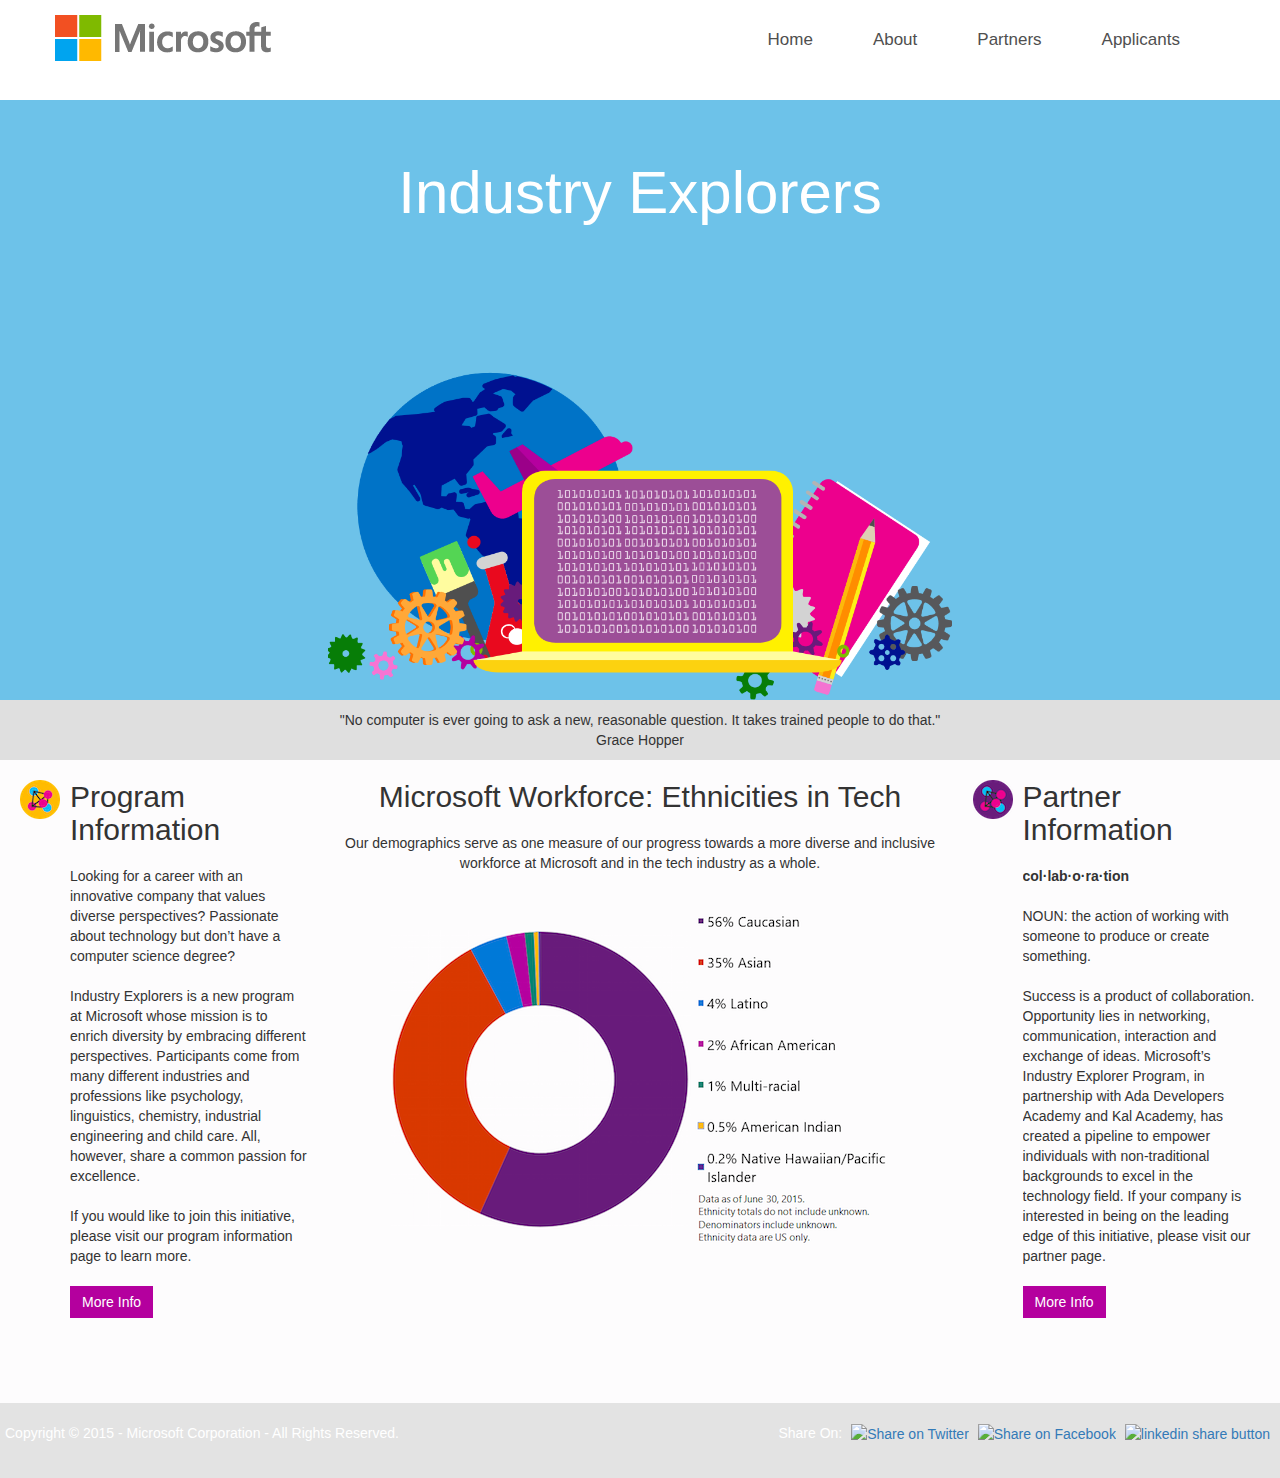
==== index.html @ a03c09a0 "creates newline for footer links to sit inside of footer instead of below" ====
<!DOCTYPE html>
<html lang="en">

<head>

    <meta charset="utf-8">
    <meta http-equiv="X-UA-Compatible" content="IE=edge">
    <meta name="viewport" content="width=device-width, initial-scale=1">
    <meta name="description" content="">
    <meta name="author" content="">

    <title>Industry Explorers</title>

    <link rel='shortcut icon' href='favicon.ico' type='image/x-icon'/ >

    <!-- Bootstrap Core CSS -->
    <link href="/stylesheets/libraries/bootstrap.min.css" rel="stylesheet">

    <!-- Custom CSS -->
    <link href="/stylesheets/libraries/small-business.css" rel="stylesheet">
    <link href="/stylesheets/main.css" rel="stylesheet">
    <link href="/resources">
    <link href="/resources/fonts">

    <script type="text/javascript">
        var appInsights = window.appInsights || function (config) {
            function r(config) { t[config] = function () { var i = arguments; t.queue.push(function () { t[config].apply(t, i) }) } } var t = { config: config }, u = document, e = window, o = "script", s = u.createElement(o), i, f; for (s.src = config.url || "//az416426.vo.msecnd.net/scripts/a/ai.0.js", u.getElementsByTagName(o)[0].parentNode.appendChild(s), t.cookie = u.cookie, t.queue = [], i = ["Event", "Exception", "Metric", "PageView", "Trace"]; i.length;) r("track" + i.pop()); return r("setAuthenticatedUserContext"), r("clearAuthenticatedUserContext"), config.disableExceptionTracking || (i = "onerror", r("_" + i), f = e[i], e[i] = function (config, r, u, e, o) { var s = f && f(config, r, u, e, o); return s !== !0 && t["_" + i](config, r, u, e, o), s }), t
        }({
            instrumentationKey: "91fdfdea-4a5a-4f6c-bc1e-5a4f47293a43"
        });

        window.appInsights = appInsights;
        appInsights.trackPageView();
    </script>

</head>

<body>

    <!-- Navigation -->
    <nav class="navbar navbar-inverse navbar-fixed-top" role="navigation">
        <div class="container">
            <!-- Brand and toggle get grouped for better mobile display -->
            <div class="navbar-header">
                <button type="button" class="navbar-toggle" data-toggle="collapse" data-target="#bs-example-navbar-collapse-1">
                    <span class="sr-only">Toggle navigation</span>
                    <span class="icon-bar"></span>
                    <span class="icon-bar"></span>
                    <span class="icon-bar"></span>
                </button>
                <a class="navbar-brand" href="/">
                    <img src="/resources/microsoft.png" alt="Microsoft Logo">
                </a>
            </div>
            <!-- Collect the nav links, forms, and other content for toggling -->
            <div class="collapse navbar-collapse" id="bs-example-navbar-collapse-1">
                <ul class="nav navbar-nav">
                    <li>
                        <a href="/">Home</a>
                    </li>
                    <li>
		                    <a href="/about.html">About</a>
                    </li>
                    <li>
                        <a href="/partners.html">Partners</a>
                    </li>
                    <li>
                        <a href="/about.html">Applicants</a>
                    </li>
                </ul>
            </div>
            <!-- /.navbar-collapse -->
        </div>
        <!-- /.container -->
    </nav>

    <!-- Page Content -->
        <!-- Heading Row -->
        	<div class="row text-center" id="index-heading" >
			<h1>Industry Explorers</h1>
			<div class="col-md-6 col-md-offset-3" id="illustration-wrapper">
		   		<img class="img-responsive" src="/resources/illustration-final.png" />
                	</div>
                	<!-- /#illustration-wrapper -->
        	</div>
       		<!-- /.row -->

        <!-- Call to Action Well -->
        <div class="row">
                <div id="index-well" class="col-md-12 text-center">
	    <p>"No computer is ever going to ask a new, reasonable question. It takes trained people to do that." <br>Grace Hopper</p>
	</div>
</div>
<!-- /.row -->

<!-- Content Row -->
    <div class="row">
	<div class="container index-wrapper col-md-12">
	  <div class="col-md-3">
	    <span class="icon-img">
		<img src="/resources/molecule1.png"></img></span>
	    <span class="icon-content">
		<h2>Program Information</h2>
		<p>Looking for a career with an innovative company that values
		   diverse perspectives?  Passionate about technology but don’t
		   have a computer science degree?</p>

		<p>Industry Explorers is a new program at Microsoft whose mission
		   is to enrich diversity by embracing different perspectives.
		   Participants come from many different industries and
		   professions like psychology, linguistics, chemistry, industrial
		   engineering and child care. All, however, share a common passion for
		   excellence.</p>

		<p>If you would like to join this initiative, please
		   visit our program information page to learn more.</p>

		<a class="btn btn-default" href="/participants">More Info</a>
	    </span>
	</div>
	<!-- /.col-md-3 -->

	<div class="col-md-6">
	    <span class="icon-content text-center" id="stats">
		<h2>Microsoft Workforce: Ethnicities in Tech</h2>
		<p>Our demographics serve as one measure of our progress
		   towards a more diverse and inclusive workforce at
		   Microsoft and in the tech industry as a whole.</p>
		<div id="stats-wrapper">
			<span><img src="/resources/race-stats-inclusive2.png" alt="58% caucasian,4% latino,2% black,1% Multi-racial 0.5% American Indian"></img></span>
			<span><img src="/resources/race-stats-inclusive1.png"</img></span>
		</div>
		<!-- /#stats-wrapper -->
	    </span>
	</div>
	<!-- /.col-md-6 -->
	<div class="col-md-3">
	    <span class="icon-img">
		<img src="/resources/molecule3.png"></img>
	    </span>
	    <span class="icon-content">
		<h2>Partner Information</h2>
		<p><b>col·lab·o·ra·tion</b></p>

		<p>NOUN: the action of working with someone to produce or create something.</p>
		<p>Success is a product of collaboration. Opportunity lies
		   in networking, communication, interaction and exchange
		   of ideas.  Microsoft’s Industry Explorer Program, in partnership
		   with Ada Developers Academy and Kal Academy, has created a
		   pipeline to empower individuals with non-traditional backgrounds
		   to excel in the technology field.  If your
		   company is interested in being on the leading edge of this
		   initiative, please visit our partner page.</p>
<a class="btn btn-default" href="/sponsors">More Info</a>
</span>
	</div>
<!-- /.col-md-4 -->
</div>
<!-- /.row -->
</div>
	<!-- Footer -->
	<div class="row">
	  <footer class="footer">
	    <div class="row">
	      <span>Copyright &copy; 2015 - Microsoft Corporation - All Rights Reserved.</span>
	      <span id="footer-links">
	        <span>Share On:</span>
	        <span><a target="_blank" class="mscom-link socialItemIcon twitter" href="https://twitter.com/share?text=Learn more about the Industry Explorers program at &url=http://industryexplorer.azurewebsites.net"><img src="https://c.s-microsoft.com/en-us/CMSImages/twitter_icon.png?version=3b7b882c-8ac4-b052-70ba-f2ff1414bfe0" class="mscom-image" alt="Share on Twitter" title="Share on Twitter" width="20" height="17"></a></span>
	       <span><a target="_blank" class="mscom-link socialItemIcon faceBook" href="https://www.facebook.com/sharer/sharer.php?u=http://industryexplorer.azurewebsites.net"><img src="https://c.s-microsoft.com/en-us/CMSImages/facebook_icon.png?version=10638df0-5377-0141-d379-24dbd886ea7f" class="mscom-image" alt="Share on Facebook" title="Share on Facebook" width="9" height="18"></a></span>
	      <span><a href="http://www.linkedin.com/shareArticle?mini=true&url=http://industryexplorer.azurewebsites.net&title=Micosoft Industry Explorers&summary=Microsoft Industry Explorers&source=My Website Name" target="_new"> <img src="https://c.s-microsoft.com/en-us/CMSImages/linkedin_icon.png?version=806a2655-ccf5-c9f1-74bc-ceed4d5839a5" class="mscom-image" alt="linkedin share button" width="17" height="17" title="Share on LinkedIn" /> </a></span>
</p></span>
          </div>
	</footer>
      </div>
    <!-- jQuery -->
    <script src="/scripts/libraries/jquery.js"></script>
    <!-- Add JS file so that older browsers render HTML5 properties -->
    <script type="text/javascript" async="" src="http://stats.g.doubleclick.net/dc.js"></script>

    <!-- Bootstrap Core JavaScript -->
    <script src="/scripts/libraries/bootstrap.min.js"></script>

</body>

</html>
---- stylesheets/libraries/small-business.css ----
/*!
 * Start Bootstrap - Small Business HTML Template (http://startbootstrap.com)
 * Code licensed under the Apache License v2.0.
 * For details, see http://www.apache.org/licenses/LICENSE-2.0.
 */

body {
    padding-top: 70px; /* Required padding for .navbar-fixed-top. Change if height of navigation changes. */
}

.navbar-fixed-top .nav {
    padding: 15px 0;
}

.navbar-fixed-top .navbar-brand {
    padding: 0 15px;
}

footer {
    padding: 30px 0;
}

@media(min-width:768px) {
    body {
        padding-top: 100px; /* Required padding for .navbar-fixed-top. Change if height of navigation changes. */
    }

    .navbar-fixed-top .navbar-brand {
        padding: 15px 0;
    }
}
---- stylesheets/main.css ----
html * {
    font-family: 'Segoe', sans-serif;
}

html, body {
    height: 100%;
}

.navbar {
    margin: 0;
    background-color: white;
    color: white;
    border: none;
}

max-width {
    width: 100%;
}

.navbar .nav li a {
    color: #4f4f4f;
}

.navbar .nav li a:hover {
    color: #B4009E;
}

.navbar-inverse .navbar-toggle .icon-bar {
   background-color: #4f4f4f;
}

.navbar-collapse .navbar .nav li a {
    color: white;
}

p {
    font-size: 14px;
}

.col-centered {
    display: block;
    margin-left: auto;
    margin-right: auto;
}

.container-fluid {
    margin: 0 15px;
    padding: 0;
    width: 100%;
}


#index-heading {
    background-color: rgb(109, 194, 233);
    height: 600px;
    position: relative;
}

#index-heading h1 {
    color: white;
    font-size: 60px;
    font-weight: 300px !important;
    padding-top: 40px;
}

#illustration-wrapper {
    position: absolute;
    bottom: 0;
}

#illustration img {
    width: 100%;
}

ul.nav.navbar-nav {
    float: right;
}

#index-well {
    background-color: rgb(223,223,223);
    padding-top: 10px;
    padding-bottom: 10px
}

#index-well, p {
    margin: 0;
}

.index-wrapper {
    background-color: rgb(253, 252, 253);
    width: auto;
    padding: 0 20px 85px 20px;
}

.icon-img {
    float: left;
    padding-top: 20px;
    padding-right: 10px;
    clear: both;
    margin:0;
}

.icon-content {
    padding: 20px 0 0 0;
    display: block;
    margin: 0;
    overflow: auto;
}

.icon-content p {
    margin: 20px 0 20px 0;
}

#stats-wrapper {
    height: 100%;
    width: 100%;
    margin-right: auto;
    margin-left: auto;
    overflow: auto;
    padding-top: 20px;
}

.icon-content h2 {
    margin-top: 0px;
}

.btn-default {
    color: #FFFFFF;
    background-color: #B4009E;
    border: 0px;
    border-radius: 0px;
}

.btn-default:hover {
    border: none;
    background-color: #B4009E;
    color: #FFFFFF;
}

.well {
    border: none;
    border-radius: 0px;
    background-color: #EEEEEE;
}

.icon-content h2 {
    margin-top: 0px;
}


ul.nav.navbar-nav {
    float: right;
}

.navbar-nav > li {
  padding-left:15px;
  padding-right:15px;
  position: relative;
  font-size: 17px;
}

.navbar-nav > li#share {
  padding-top:16px;
}

blockquote {
    border-style:none;
}

blockquote p {
font-size: 1.11em;
margin: 0.25em 0;
padding: 0.25em 20px;
position: relative;
color: #505050;
}

blockquote p::before {
content: "\201C";
position: absolute;
left: -10px;
top: -10px;
}

blockquote p::after {
content: "\201D";
}

blockquote p::before, blockquote p::after {
    font-size:4em;
    line-height:1;
    position:absolute;
    color: lightgray;
}

blockquote cite {
    color:  #737373 ;
    font-size: 14px;
    display: block;
    text-transform:uppercase;
    margin-top: 5px;
}

.meetPartnerBorder {
    background-color:#e3e3e3;
    border:1px solid #e3e3e3;
}

.h2Top {
    margin-top:0px;
    margin-bottom:20px;
    color:#337ab7;
}

.content-wrapper {
    min-height: 100%;
    padding-bottom: 85px;
}


.footer {
    background-color: #e3e3e3;
    color: rgb(255,255,255); 
    position: relative;
    margin-top: -75px;
    height: 75px;
    clear: both;
    padding: 20px 15px 0 15px;
}

#about-foot {
    padding-left: 15px;
    padding-right: 15px;
}

#footer-links {
    float: right;
}

#footer-links span {
    padding-right: 5px;
}

.footer .row {
    padding: 0 20px 0 20px;
}
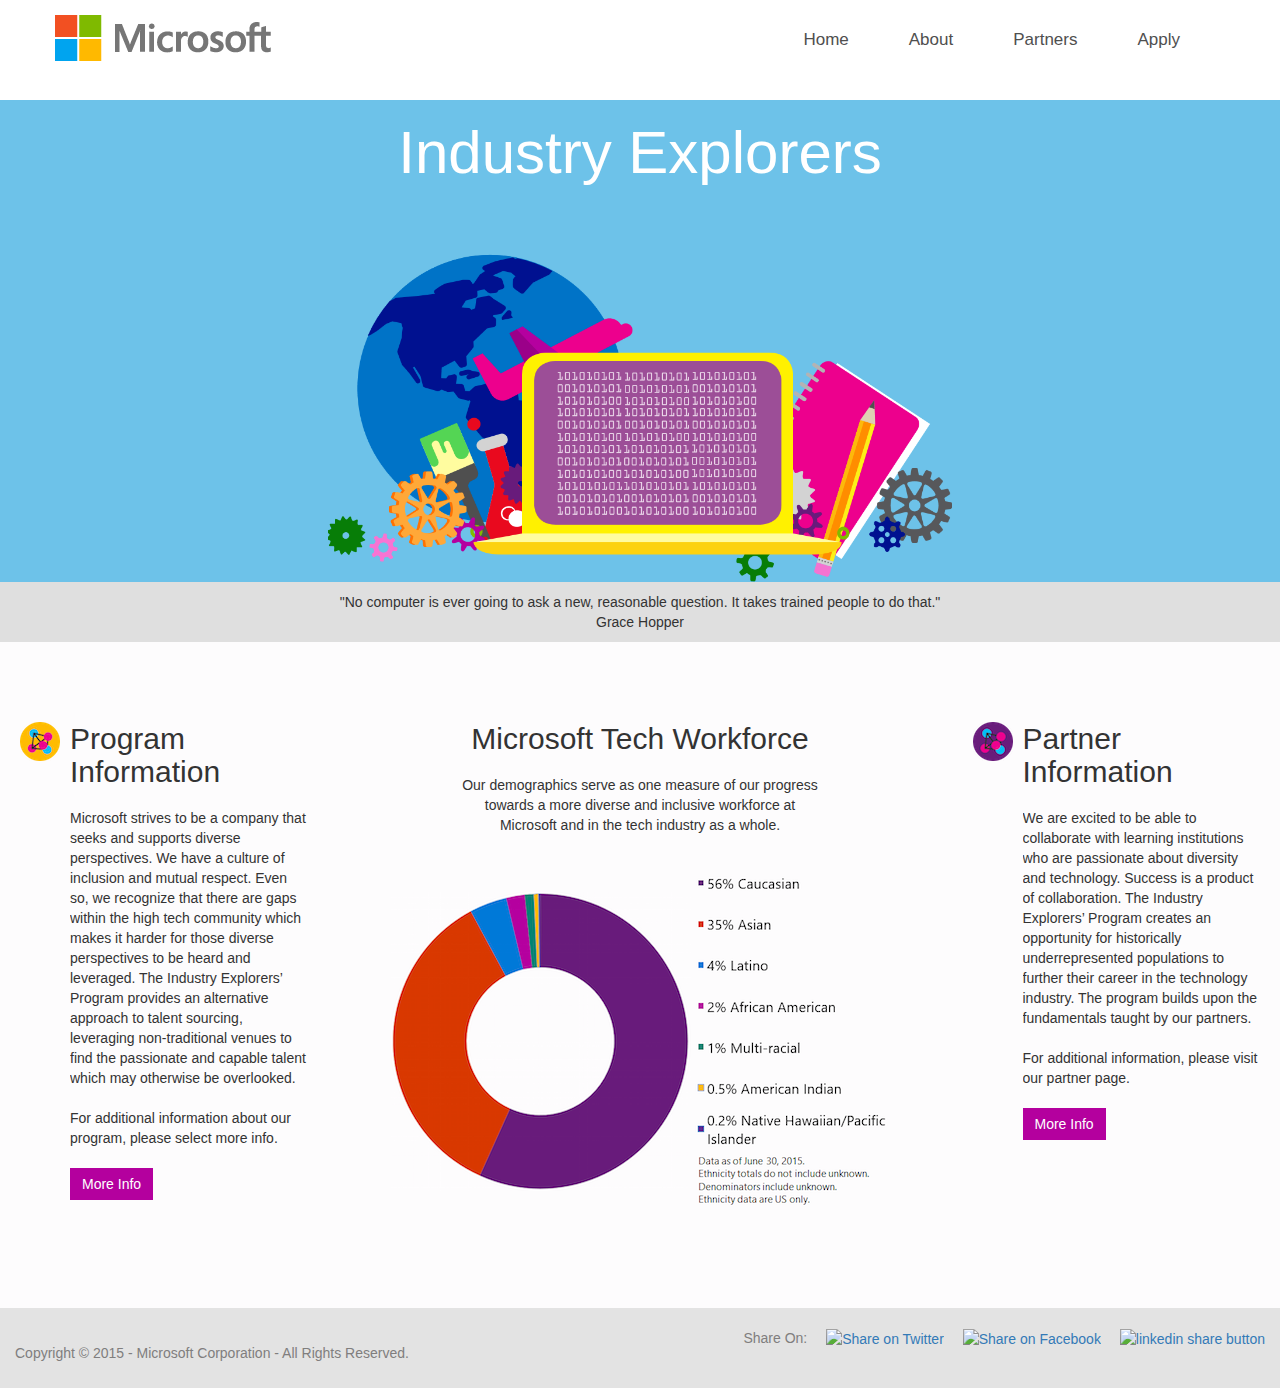
==== commit 935e82ed: "Site-wide CSS changes" ====
--- a/index.html
+++ b/index.html
@@ -1,185 +1,177 @@
-<!DOCTYPE html>
-<html lang="en">
-
-<head>
-
-    <meta charset="utf-8">
-    <meta http-equiv="X-UA-Compatible" content="IE=edge">
-    <meta name="viewport" content="width=device-width, initial-scale=1">
-    <meta name="description" content="">
-    <meta name="author" content="">
-
-    <title>Industry Explorers</title>
-
-    <link rel='shortcut icon' href='favicon.ico' type='image/x-icon'/ >
-
-    <!-- Bootstrap Core CSS -->
-    <link href="/stylesheets/libraries/bootstrap.min.css" rel="stylesheet">
-
-    <!-- Custom CSS -->
-    <link href="/stylesheets/libraries/small-business.css" rel="stylesheet">
-    <link href="/stylesheets/main.css" rel="stylesheet">
-    <link href="/resources">
-    <link href="/resources/fonts">
-
-    <script type="text/javascript">
-        var appInsights = window.appInsights || function (config) {
-            function r(config) { t[config] = function () { var i = arguments; t.queue.push(function () { t[config].apply(t, i) }) } } var t = { config: config }, u = document, e = window, o = "script", s = u.createElement(o), i, f; for (s.src = config.url || "//az416426.vo.msecnd.net/scripts/a/ai.0.js", u.getElementsByTagName(o)[0].parentNode.appendChild(s), t.cookie = u.cookie, t.queue = [], i = ["Event", "Exception", "Metric", "PageView", "Trace"]; i.length;) r("track" + i.pop()); return r("setAuthenticatedUserContext"), r("clearAuthenticatedUserContext"), config.disableExceptionTracking || (i = "onerror", r("_" + i), f = e[i], e[i] = function (config, r, u, e, o) { var s = f && f(config, r, u, e, o); return s !== !0 && t["_" + i](config, r, u, e, o), s }), t
-        }({
-            instrumentationKey: "91fdfdea-4a5a-4f6c-bc1e-5a4f47293a43"
-        });
-
-        window.appInsights = appInsights;
-        appInsights.trackPageView();
-    </script>
-
-</head>
-
-<body>
-
-    <!-- Navigation -->
-    <nav class="navbar navbar-inverse navbar-fixed-top" role="navigation">
-        <div class="container">
-            <!-- Brand and toggle get grouped for better mobile display -->
-            <div class="navbar-header">
-                <button type="button" class="navbar-toggle" data-toggle="collapse" data-target="#bs-example-navbar-collapse-1">
-                    <span class="sr-only">Toggle navigation</span>
-                    <span class="icon-bar"></span>
-                    <span class="icon-bar"></span>
-                    <span class="icon-bar"></span>
-                </button>
-                <a class="navbar-brand" href="/">
-                    <img src="/resources/microsoft.png" alt="Microsoft Logo">
-                </a>
-            </div>
-            <!-- Collect the nav links, forms, and other content for toggling -->
-            <div class="collapse navbar-collapse" id="bs-example-navbar-collapse-1">
-                <ul class="nav navbar-nav">
-                    <li>
-                        <a href="/">Home</a>
-                    </li>
-                    <li>
-		                    <a href="/about.html">About</a>
-                    </li>
-                    <li>
-                        <a href="/partners.html">Partners</a>
-                    </li>
-                    <li>
-                        <a href="/about.html">Applicants</a>
-                    </li>
-                </ul>
-            </div>
-            <!-- /.navbar-collapse -->
-        </div>
-        <!-- /.container -->
-    </nav>
-
-    <!-- Page Content -->
-        <!-- Heading Row -->
-        	<div class="row text-center" id="index-heading" >
-			<h1>Industry Explorers</h1>
-			<div class="col-md-6 col-md-offset-3" id="illustration-wrapper">
-		   		<img class="img-responsive" src="/resources/illustration-final.png" />
-                	</div>
-                	<!-- /#illustration-wrapper -->
-        	</div>
-       		<!-- /.row -->
-
-        <!-- Call to Action Well -->
-        <div class="row">
-                <div id="index-well" class="col-md-12 text-center">
-	    <p>"No computer is ever going to ask a new, reasonable question. It takes trained people to do that." <br>Grace Hopper</p>
-	</div>
-</div>
-<!-- /.row -->
-
-<!-- Content Row -->
-    <div class="row">
-	<div class="container index-wrapper col-md-12">
-	  <div class="col-md-3">
-	    <span class="icon-img">
-		<img src="/resources/molecule1.png"></img></span>
-	    <span class="icon-content">
-		<h2>Program Information</h2>
-		<p>Looking for a career with an innovative company that values
-		   diverse perspectives?  Passionate about technology but don’t
-		   have a computer science degree?</p>
-
-		<p>Industry Explorers is a new program at Microsoft whose mission
-		   is to enrich diversity by embracing different perspectives.
-		   Participants come from many different industries and
-		   professions like psychology, linguistics, chemistry, industrial
-		   engineering and child care. All, however, share a common passion for
-		   excellence.</p>
-
-		<p>If you would like to join this initiative, please
-		   visit our program information page to learn more.</p>
-
-		<a class="btn btn-default" href="/participants">More Info</a>
-	    </span>
-	</div>
-	<!-- /.col-md-3 -->
-
-	<div class="col-md-6">
-	    <span class="icon-content text-center" id="stats">
-		<h2>Microsoft Workforce: Ethnicities in Tech</h2>
-		<p>Our demographics serve as one measure of our progress
-		   towards a more diverse and inclusive workforce at
-		   Microsoft and in the tech industry as a whole.</p>
-		<div id="stats-wrapper">
-			<span><img src="/resources/race-stats-inclusive2.png" alt="58% caucasian,4% latino,2% black,1% Multi-racial 0.5% American Indian"></img></span>
-			<span><img src="/resources/race-stats-inclusive1.png"</img></span>
-		</div>
-		<!-- /#stats-wrapper -->
-	    </span>
-	</div>
-	<!-- /.col-md-6 -->
-	<div class="col-md-3">
-	    <span class="icon-img">
-		<img src="/resources/molecule3.png"></img>
-	    </span>
-	    <span class="icon-content">
-		<h2>Partner Information</h2>
-		<p><b>col·lab·o·ra·tion</b></p>
-
-		<p>NOUN: the action of working with someone to produce or create something.</p>
-		<p>Success is a product of collaboration. Opportunity lies
-		   in networking, communication, interaction and exchange
-		   of ideas.  Microsoft’s Industry Explorer Program, in partnership
-		   with Ada Developers Academy and Kal Academy, has created a
-		   pipeline to empower individuals with non-traditional backgrounds
-		   to excel in the technology field.  If your
-		   company is interested in being on the leading edge of this
-		   initiative, please visit our partner page.</p>
-<a class="btn btn-default" href="/sponsors">More Info</a>
-</span>
-	</div>
-<!-- /.col-md-4 -->
-</div>
-<!-- /.row -->
-</div>
-	<!-- Footer -->
-	<div class="row">
-	  <footer class="footer">
-	    <div class="row">
-	      <span>Copyright &copy; 2015 - Microsoft Corporation - All Rights Reserved.</span>
-	      <span id="footer-links">
-	        <span>Share On:</span>
-	        <span><a target="_blank" class="mscom-link socialItemIcon twitter" href="https://twitter.com/share?text=Learn more about the Industry Explorers program at &url=http://industryexplorer.azurewebsites.net"><img src="https://c.s-microsoft.com/en-us/CMSImages/twitter_icon.png?version=3b7b882c-8ac4-b052-70ba-f2ff1414bfe0" class="mscom-image" alt="Share on Twitter" title="Share on Twitter" width="20" height="17"></a></span>
-	       <span><a target="_blank" class="mscom-link socialItemIcon faceBook" href="https://www.facebook.com/sharer/sharer.php?u=http://industryexplorer.azurewebsites.net"><img src="https://c.s-microsoft.com/en-us/CMSImages/facebook_icon.png?version=10638df0-5377-0141-d379-24dbd886ea7f" class="mscom-image" alt="Share on Facebook" title="Share on Facebook" width="9" height="18"></a></span>
-	      <span><a href="http://www.linkedin.com/shareArticle?mini=true&url=http://industryexplorer.azurewebsites.net&title=Micosoft Industry Explorers&summary=Microsoft Industry Explorers&source=My Website Name" target="_new"> <img src="https://c.s-microsoft.com/en-us/CMSImages/linkedin_icon.png?version=806a2655-ccf5-c9f1-74bc-ceed4d5839a5" class="mscom-image" alt="linkedin share button" width="17" height="17" title="Share on LinkedIn" /> </a></span>
-</p></span>
-          </div>
-	</footer>
-      </div>
-    <!-- jQuery -->
-    <script src="/scripts/libraries/jquery.js"></script>
-    <!-- Add JS file so that older browsers render HTML5 properties -->
-    <script type="text/javascript" async="" src="http://stats.g.doubleclick.net/dc.js"></script>
-
-    <!-- Bootstrap Core JavaScript -->
-    <script src="/scripts/libraries/bootstrap.min.js"></script>
-
-</body>
-
-</html>
+<!DOCTYPE html>
+<html lang="en" id="index">
+
+<head>
+
+    <meta charset="utf-8">
+    <meta http-equiv="X-UA-Compatible" content="IE=edge">
+    <meta name="viewport" content="width=device-width, initial-scale=1">
+    <meta name="description" content="">
+    <meta name="author" content="">
+
+    <title>Industry Explorers</title>
+
+    <link rel='shortcut icon' href='favicon.ico' type='image/x-icon'/>
+
+    <!-- Bootstrap Core CSS -->
+    <link href="/stylesheets/libraries/bootstrap.min.css" rel="stylesheet">
+
+    <!-- Custom CSS -->
+    <link href="/stylesheets/libraries/small-business.css" rel="stylesheet">
+    <link href="/stylesheets/main.css" rel="stylesheet">
+    <link href="/resources">
+    <link href="/resources/fonts">
+
+    <script type="text/javascript">
+    var appInsights = window.appInsights || function (config) {
+        function r(config) { t[config] = function () { var i = arguments; t.queue.push(function () { t[config].apply(t, i) }) } } var t = { config: config }, u = document, e = window, o = "script", s = u.createElement(o), i, f; for (s.src = config.url || "//az416426.vo.msecnd.net/scripts/a/ai.0.js", u.getElementsByTagName(o)[0].parentNode.appendChild(s), t.cookie = u.cookie, t.queue = [], i = ["Event", "Exception", "Metric", "PageView", "Trace"]; i.length;) r("track" + i.pop()); return r("setAuthenticatedUserContext"), r("clearAuthenticatedUserContext"), config.disableExceptionTracking || (i = "onerror", r("_" + i), f = e[i], e[i] = function (config, r, u, e, o) { var s = f && f(config, r, u, e, o); return s !== !0 && t["_" + i](config, r, u, e, o), s }), t
+    }({
+        instrumentationKey: "91fdfdea-4a5a-4f6c-bc1e-5a4f47293a43"
+    });
+
+    window.appInsights = appInsights;
+    appInsights.trackPageView();
+    </script>
+
+</head>
+
+<body id="body">
+    <!-- Navigation -->
+    <nav class="navbar navbar-inverse navbar-fixed-top"  role="navigation">
+        <div class="container">
+            <!-- Brand and toggle get grouped for better mobile display -->
+            <div class="navbar-header">
+                <button type="button" class="navbar-toggle" data-toggle="collapse" data-target="#bs-example-navbar-collapse-1">
+                    <span class="sr-only">Toggle navigation</span>
+                    <span class="icon-bar"></span>
+                    <span class="icon-bar"></span>
+                    <span class="icon-bar"></span>
+                </button>
+                <a class="navbar-brand" href="/">
+                    <img src="/resources/microsoft.png" alt="Microsoft Logo">
+                </a>
+            </div>
+            <!-- Collect the nav links, forms, and other content for toggling -->
+            <div class="collapse navbar-collapse" id="bs-example-navbar-collapse-1">
+                <ul class="nav navbar-nav">
+                    <li>
+                        <a href="/">Home</a>
+                    </li>
+                    <li>
+                        <a href="/about.html">About</a>
+                    </li>
+                    <li>
+                        <a href="/partners.html">Partners</a>
+                    </li>
+                    <li>
+                        <a href="/Application.html">Apply</a>
+                    </li>
+                </ul>
+            </div>
+            <!-- /.navbar-collapse -->
+        </div>
+        <!-- /.container -->
+    </nav>
+
+    <!-- Page Content -->
+    <!-- Heading Row -->
+    <div class="container-fluid">
+        <div class="row text-center" id="index-heading" >
+            <div id="title"><h1>Industry Explorers</h1></div>
+            <div class="col-md-6 col-md-offset-3" id="illustration-wrapper">
+                <img class="img-responsive" style="display: inline-block" src="/resources/illustration-final.png" />
+            </div>
+            <!-- /#illustration-wrapper -->
+        </div>
+        <!-- /.row -->
+    </div>
+    <!-- /.container-fluid -->
+
+    <!-- Call to Action Well -->
+    <div class="row">
+        <div id="index-well" class="col-md-12 text-center">
+            <p>"No computer is ever going to ask a new, reasonable question. It takes trained people to do that." <br>Grace Hopper</p>
+        </div>
+    </div>
+    <!-- /.row -->
+
+    <!-- Content Row -->
+    <div class="row">
+        <div class="container index-wrapper col-md-12">
+            <div class="col-md-3">
+                <span class="icon-img">
+                    <img src="/resources/molecule1.png"></img></span>
+                    <span class="icon-content">
+                        <h2>Program Information</h2>
+                        <p>
+                            Microsoft strives to be a company that seeks and supports diverse perspectives.  We
+                            have a culture of inclusion and mutual respect.  Even so, we recognize that there
+                            are gaps within the high tech community which makes it harder for those diverse perspectives
+                            to be heard and leveraged.  The Industry Explorers’ Program provides an alternative
+                            approach to talent sourcing, leveraging non-traditional venues to find the passionate
+                            and capable talent which may otherwise be overlooked.
+                        </p>
+                        <p>For additional information about our program, please select more info.</p>
+
+                        <a class="btn btn-default" href="/about.html">More Info</a>
+                    </span>
+            </div>
+            <!-- /.col-md-3 -->
+
+            <div class="col-md-6">
+                <span class="icon-content text-center" id="stats">
+                    <h2>Microsoft Tech Workforce</h2>
+                    <p>Our demographics serve as one measure of our progress
+                        towards a more diverse and inclusive workforce at
+                        Microsoft and in the tech industry as a whole.</p>
+                    <div id="stats-wrapper">
+                        <span><img src="/resources/race-stats-inclusive2.png" alt="58% caucasian,4% latino,2% black,1% Multi-racial 0.5% American Indian"></img></span>
+                        <span><img src="/resources/race-stats-inclusive1.png"</img></span>
+                    </div>
+                    <!-- /#stats-wrapper -->
+                </span>
+            </div>
+                    <!-- /.col-md-6 -->
+            <div class="col-md-3">
+                <span class="icon-img">
+                    <img src="/resources/molecule3.png"></img>
+                </span>
+                <span class="icon-content">
+                    <h2>Partner Information</h2>
+                    <p>We are excited to be able to collaborate with learning institutions who are passionate
+                        about diversity and technology. Success is a product of collaboration. The Industry
+                        Explorers’ Program creates an opportunity for historically underrepresented populations
+                        to further their career in the technology industry. The program builds upon the fundamentals
+                        taught by our partners.
+
+                        <p>For additional information, please visit our partner page.</p>
+
+                        <a class="btn btn-default" href="/partners.html">More Info</a>
+                    </span>
+                </div>
+                <!-- /.col-md-4 -->
+        </div>
+        <!-- /.container -->
+    </div>
+    <!-- /.row -->
+                <!-- Footer -->
+
+    <footer class="footer">
+        <p class="navbar-brand copyright">Copyright &copy; 2015 - Microsoft Corporation - All Rights Reserved.</p>
+        <p><div id="footer-links">
+            <span>Share On:</span>
+            <span><a target="_blank" class="mscom-link socialItemIcon twitter" href="https://twitter.com/share?text=Learn more about the Industry Explorers program at &url=http://industryexplorer.azurewebsites.net"><img src="https://c.s-microsoft.com/en-us/CMSImages/twitter_icon.png?version=3b7b882c-8ac4-b052-70ba-f2ff1414bfe0" class="mscom-image" alt="Share on Twitter" title="Share on Twitter" width="20" height="17"></a></span>
+            <span><a target="_blank" class="mscom-link socialItemIcon faceBook" href="https://www.facebook.com/sharer/sharer.php?u=http://industryexplorer.azurewebsites.net"><img src="https://c.s-microsoft.com/en-us/CMSImages/facebook_icon.png?version=10638df0-5377-0141-d379-24dbd886ea7f" class="mscom-image" alt="Share on Facebook" title="Share on Facebook" width="9" height="18"></a></span>
+            <span><a href="http://www.linkedin.com/shareArticle?mini=true&url=http://industryexplorer.azurewebsites.net&title=Micosoft Industry Explorers&summary=Microsoft Industry Explorers&source=My Website Name" target="_new"> <img src="https://c.s-microsoft.com/en-us/CMSImages/linkedin_icon.png?version=806a2655-ccf5-c9f1-74bc-ceed4d5839a5" class="mscom-image" alt="linkedin share button" width="17" height="17" title="Share on LinkedIn" /> </a></span>
+        </p></div>
+    </footer>
+    <!-- jQuery -->
+    <script src="/scripts/libraries/jquery.js"></script>
+    <!-- Add JS file so that older browsers render HTML5 properties -->
+    <script type="text/javascript" async="" src="http://stats.g.doubleclick.net/dc.js"></script>
+
+    <!-- Bootstrap Core JavaScript -->
+    <script src="/scripts/libraries/bootstrap.min.js"></script>
+
+    </body>
+</html>
--- a/stylesheets/main.css
+++ b/stylesheets/main.css
@@ -1,246 +1,292 @@
-html * {
-    font-family: 'Segoe', sans-serif;
-}
-
-html, body {
-    height: 100%;
-}
-
-.navbar {
-    margin: 0;
-    background-color: white;
-    color: white;
-    border: none;
-}
-
-max-width {
-    width: 100%;
-}
-
-.navbar .nav li a {
-    color: #4f4f4f;
-}
-
-.navbar .nav li a:hover {
-    color: #B4009E;
-}
-
-.navbar-inverse .navbar-toggle .icon-bar {
-   background-color: #4f4f4f;
-}
-
-.navbar-collapse .navbar .nav li a {
-    color: white;
-}
-
-p {
-    font-size: 14px;
-}
-
-.col-centered {
-    display: block;
-    margin-left: auto;
-    margin-right: auto;
-}
-
-.container-fluid {
-    margin: 0 15px;
-    padding: 0;
-    width: 100%;
-}
-
-
-#index-heading {
-    background-color: rgb(109, 194, 233);
-    height: 600px;
-    position: relative;
-}
-
-#index-heading h1 {
-    color: white;
-    font-size: 60px;
-    font-weight: 300px !important;
-    padding-top: 40px;
-}
-
-#illustration-wrapper {
-    position: absolute;
-    bottom: 0;
-}
-
-#illustration img {
-    width: 100%;
-}
-
-ul.nav.navbar-nav {
-    float: right;
-}
-
-#index-well {
-    background-color: rgb(223,223,223);
-    padding-top: 10px;
-    padding-bottom: 10px
-}
-
-#index-well, p {
-    margin: 0;
-}
-
-.index-wrapper {
-    background-color: rgb(253, 252, 253);
-    width: auto;
-    padding: 0 20px 85px 20px;
-}
-
-.icon-img {
-    float: left;
-    padding-top: 20px;
-    padding-right: 10px;
-    clear: both;
-    margin:0;
-}
-
-.icon-content {
-    padding: 20px 0 0 0;
-    display: block;
-    margin: 0;
-    overflow: auto;
-}
-
-.icon-content p {
-    margin: 20px 0 20px 0;
-}
-
-#stats-wrapper {
-    height: 100%;
-    width: 100%;
-    margin-right: auto;
-    margin-left: auto;
-    overflow: auto;
-    padding-top: 20px;
-}
-
-.icon-content h2 {
-    margin-top: 0px;
-}
-
-.btn-default {
-    color: #FFFFFF;
-    background-color: #B4009E;
-    border: 0px;
-    border-radius: 0px;
-}
-
-.btn-default:hover {
-    border: none;
-    background-color: #B4009E;
-    color: #FFFFFF;
-}
-
-.well {
-    border: none;
-    border-radius: 0px;
-    background-color: #EEEEEE;
-}
-
-.icon-content h2 {
-    margin-top: 0px;
-}
-
-
-ul.nav.navbar-nav {
-    float: right;
-}
-
-.navbar-nav > li {
-  padding-left:15px;
-  padding-right:15px;
-  position: relative;
-  font-size: 17px;
-}
-
-.navbar-nav > li#share {
-  padding-top:16px;
-}
-
-blockquote {
-    border-style:none;
-}
-
-blockquote p {
-font-size: 1.11em;
-margin: 0.25em 0;
-padding: 0.25em 20px;
-position: relative;
-color: #505050;
-}
-
-blockquote p::before {
-content: "\201C";
-position: absolute;
-left: -10px;
-top: -10px;
-}
-
-blockquote p::after {
-content: "\201D";
-}
-
-blockquote p::before, blockquote p::after {
-    font-size:4em;
-    line-height:1;
-    position:absolute;
-    color: lightgray;
-}
-
-blockquote cite {
-    color:  #737373 ;
-    font-size: 14px;
-    display: block;
-    text-transform:uppercase;
-    margin-top: 5px;
-}
-
-.meetPartnerBorder {
-    background-color:#e3e3e3;
-    border:1px solid #e3e3e3;
-}
-
-.h2Top {
-    margin-top:0px;
-    margin-bottom:20px;
-    color:#337ab7;
-}
-
-.content-wrapper {
-    min-height: 100%;
-    padding-bottom: 85px;
-}
-
-
-.footer {
-    background-color: #e3e3e3;
-    color: rgb(255,255,255); 
-    position: relative;
-    margin-top: -75px;
-    height: 75px;
-    clear: both;
-    padding: 20px 15px 0 15px;
-}
-
-#about-foot {
-    padding-left: 15px;
-    padding-right: 15px;
-}
-
-#footer-links {
-    float: right;
-}
-
-#footer-links span {
-    padding-right: 5px;
-}
-
-.footer .row {
-    padding: 0 20px 0 20px;
-}
+html *{
+    font-family: 'Segoe', sans-serif !important;
+}
+
+#body {
+    background-color: #e3e3e3;
+    height: 100%;
+}
+
+.navbar {
+    height: 100px;
+    margin: 0;
+    background-color: white;
+    color: white;
+    border: none;
+}
+
+.navbar .nav li a {
+    color: #4f4f4f;
+}
+
+.navbar .nav li a:hover {
+    color: #B4009E;
+}
+
+.navbar-inverse .navbar-toggle .icon-bar {
+   background-color: #4f4f4f;
+}
+
+.navbar-collapse .navbar .nav li a {
+    color: white;
+}
+
+p {
+    font-size: 14px;
+}
+
+.col-centered {
+    display: block;
+    margin-left: auto;
+    margin-right: auto;
+}
+
+.container-fluid {
+    background-color: rgb(109, 194, 233);
+    margin-left: -15px;
+    margin-right: -15px;
+    padding: 0;
+}
+
+#index-heading {
+    width: 100%;
+    padding: 0;
+    margin: 0;
+}
+
+#index-heading h1 {
+    color: white;
+    font-size: 60px;
+    font-weight: 300px !important;
+}
+
+#title {
+    margin-bottom: 5%;
+}
+
+#illustration img {
+    width: 100%;
+    margin-left: auto;
+    margin-right: auto;
+}
+
+ul.nav.navbar-nav {
+    float: right;
+}
+
+#index-well {
+    background-color: rgb(223,223,223);
+    padding-top: 10px;
+    padding-bottom: 10px;
+}
+
+#index-well, p {
+    margin: 0;
+}
+
+.index-wrapper {
+    background-color: rgb(253, 252, 253);
+    width: auto;
+    padding: 60px 20px 60px 20px;
+}
+
+.icon-img {
+    float: left;
+    padding-top: 20px;
+    padding-right: 10px;
+    clear: both;
+    margin:0;
+}
+
+.icon-content {
+    padding: 20px 0 40px 0;
+    display: block;
+    margin: 0;
+    overflow: auto;
+}
+
+.icon-content p {
+    margin: 20px 0 20px 0;
+}
+
+#stats p {
+    padding: 0 20%;
+}
+
+#stats-wrapper {
+    height: 100%;
+    width: 100%;
+    margin-right: auto;
+    margin-left: auto;
+    overflow: auto;
+    padding-top: 20px;
+}
+
+.icon-content h2 {
+    margin-top: 0px;
+}
+
+.btn-default {
+    color: #FFFFFF;
+    background-color: #B4009E;
+    border: 0px;
+    border-radius: 0px;
+}
+
+.btn-default:hover {
+    border: none;
+    background-color: #B4009E;
+    color: #FFFFFF;
+}
+
+.well {
+    border: none;
+    border-radius: 0px;
+    background-color: #EEEEEE;
+}
+
+.icon-content h2 {
+    margin-top: 0px;
+}
+
+
+ul.nav.navbar-nav {
+    float: right;
+}
+
+.navbar-nav > li {
+  padding-left:15px;
+  padding-right:15px;
+  position: relative;
+  font-size: 17px;
+}
+
+.navbar-nav > li#share {
+  padding-top:16px;
+}
+
+blockquote {
+    border-style:none;
+}
+
+blockquote p {
+font-size: 1.11em;
+margin: 0.25em 0;
+padding: 0.25em 20px;
+position: relative;
+color: #505050;
+}
+
+blockquote p::before {
+content: "\201C";
+position: absolute;
+left: -10px;
+top: -10px;
+}
+
+blockquote p::after {
+content: "\201D";
+}
+
+blockquote p::before, blockquote p::after {
+    font-size:4em;
+    line-height:1;
+    position:absolute;
+    color: lightgray;
+}
+
+blockquote cite {
+    color:  #737373 ;
+    font-size: 14px;
+    display: block;
+    text-transform:uppercase;
+    margin-top: 5px;
+}
+
+.meetPartnerBorder {
+    background-color:#e3e3e3;
+    border:1px solid #e3e3e3;
+}
+
+.h2Top {
+    margin-top:0px;
+    margin-bottom:20px;
+    color:#337ab7;
+}
+
+.copyright{
+    font-size: 14px;
+    color: #807e7e !important;
+}
+
+.content-wrapper {
+    min-height: 100%;
+    min-width: 100%;
+    padding: 80px 15% 200px;
+    background-color: rgb(253, 252, 253)
+}
+
+#footer-wrapper {
+    min-height: 100%;
+    margin: 0;
+    width: 100%;
+}
+
+.footer {
+    background-color: #e3e3e3;
+    color: #807e7e;
+    position: relative;
+    margin: -80px 0 0 0;
+    height: 80px;
+    padding-top: 20px;
+    width: 100%;
+    overflow: hidden;
+}
+
+#about-foot {
+    padding-left: 15px;
+    padding-right: 15px;
+}
+
+#footer-links {
+    float: right;
+}
+
+#footer-links span {
+    padding-right: 15px;
+}
+
+.sticker-wrapper {
+    position: relative;
+    top: -5px;
+    z-index: 99;
+}
+
+#FormDiv {
+    padding: 20px 20% 40px 20%;
+}
+
+#FormDiv h2 {
+    padding: 20px;
+}
+
+.form-group .control-label::after {
+  content:"*";
+  color:red;
+}
+
+.form-group .control-label-bigger {
+    font-size:21px;
+    padding-top: 20px;
+}
+
+.shadow {
+  background:#E3E3E3;
+  display: block;
+  position: relative;
+  z-index: 1;
+  -webkit-box-shadow: 0 15px 20px rgba(119, 119, 119, 0.7);
+  -moz-box-shadow: 0 15px 20px rgba(119, 119, 119, 0.7);
+  box-shadow: 0 15px 20px rgba(119, 119, 119, 0.7);
+}
+
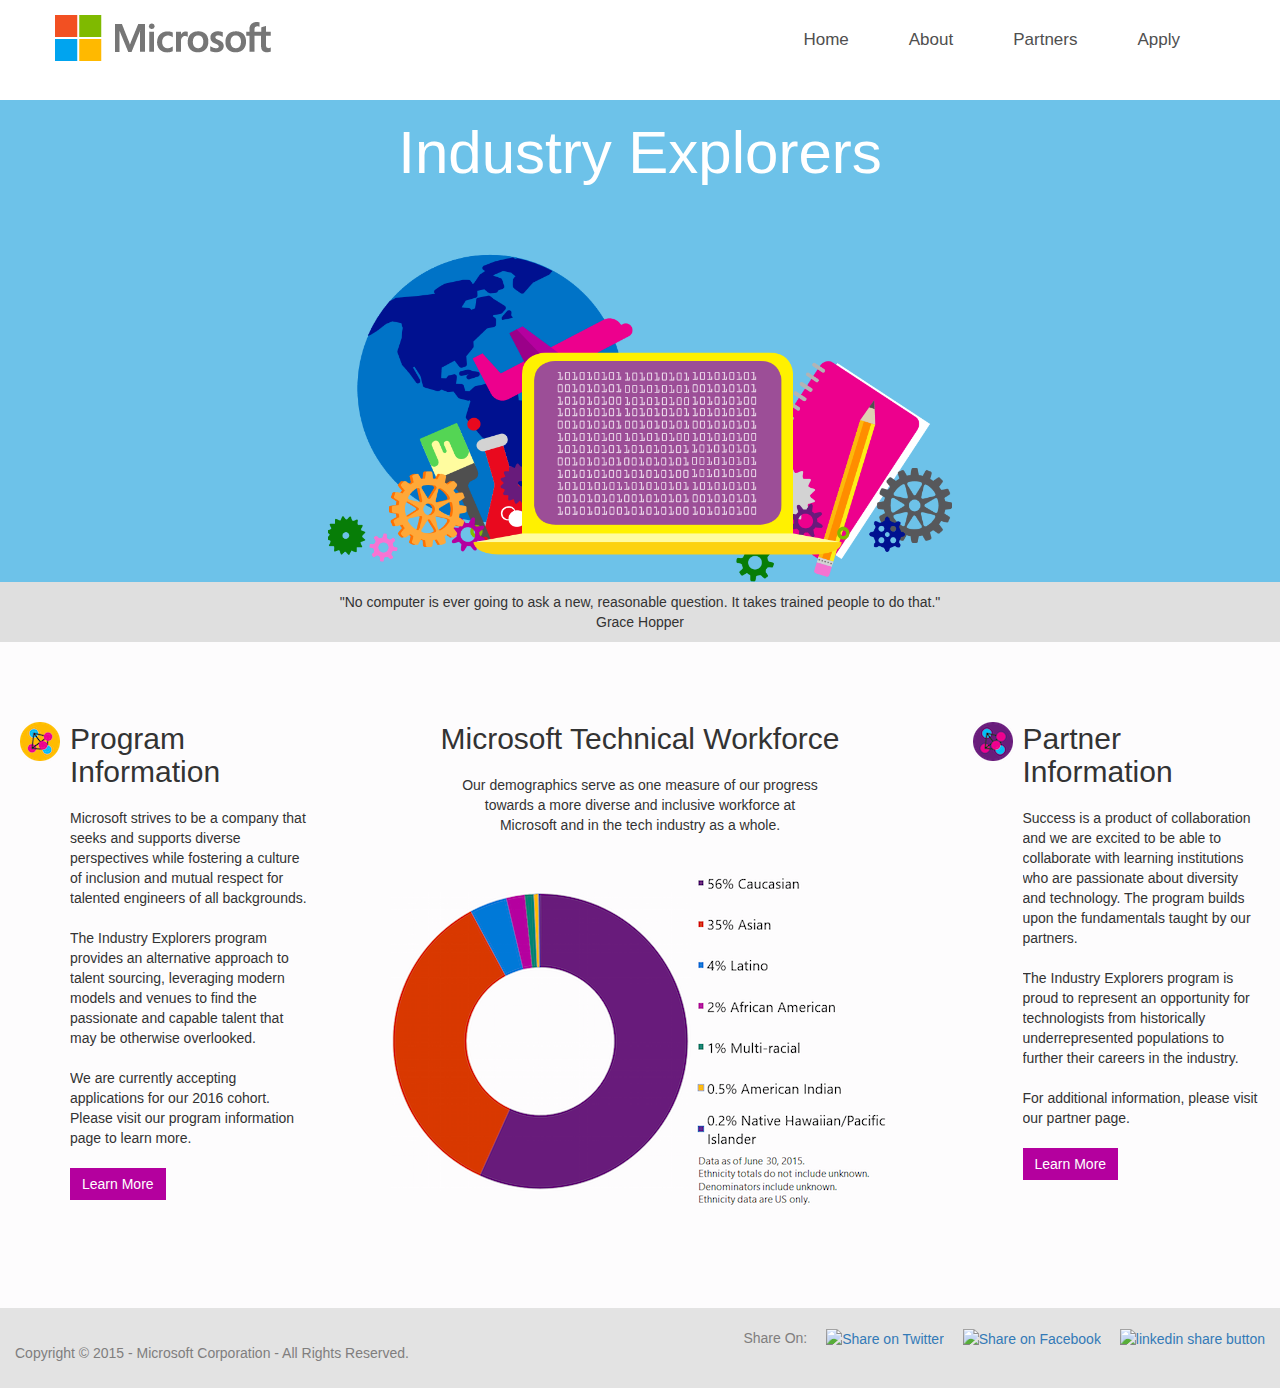
==== commit cde4bd5c: "Merge branch 'master' into alignments" ====
--- a/index.html
+++ b/index.html
@@ -47,7 +47,7 @@
                     <span class="icon-bar"></span>
                     <span class="icon-bar"></span>
                 </button>
-                <a class="navbar-brand" href="/">
+                <a class="navbar-brand" href="http://www.microsoft.com">
                     <img src="/resources/microsoft.png" alt="Microsoft Logo">
                 </a>
             </div>
@@ -64,7 +64,7 @@
                         <a href="/partners.html">Partners</a>
                     </li>
                     <li>
-                        <a href="/Application.html">Apply</a>
+                        <a href="/application.html">Apply</a>
                     </li>
                 </ul>
             </div>
@@ -104,26 +104,24 @@
                     <span class="icon-content">
                         <h2>Program Information</h2>
                         <p>
-                            Microsoft strives to be a company that seeks and supports diverse perspectives.  We
-                            have a culture of inclusion and mutual respect.  Even so, we recognize that there
-                            are gaps within the high tech community which makes it harder for those diverse perspectives
-                            to be heard and leveraged.  The Industry Explorers’ Program provides an alternative
-                            approach to talent sourcing, leveraging non-traditional venues to find the passionate
-                            and capable talent which may otherwise be overlooked.
+                         Microsoft strives to be a company that seeks and supports diverse perspectives while fostering 
+                         a culture of inclusion and mutual respect for talented engineers of all backgrounds. <br><br> 
+                         The Industry Explorers program provides an alternative approach to talent sourcing, 
+                         leveraging modern models and venues to find the passionate and capable talent that may be otherwise overlooked.<br>
                         </p>
-                        <p>For additional information about our program, please select more info.</p>
+		                <p>We are currently accepting applications for our 2016 cohort. Please visit our program information page to learn more.</p>
 
-                        <a class="btn btn-default" href="/about.html">More Info</a>
+                        <a class="btn btn-default" href="/about.html">Learn More</a>
                     </span>
             </div>
             <!-- /.col-md-3 -->
 
             <div class="col-md-6">
                 <span class="icon-content text-center" id="stats">
-                    <h2>Microsoft Tech Workforce</h2>
+                    <h2>Microsoft Technical Workforce</h2>
                     <p>Our demographics serve as one measure of our progress
-                        towards a more diverse and inclusive workforce at
-                        Microsoft and in the tech industry as a whole.</p>
+		                towards a more diverse and inclusive workforce at
+		                Microsoft and in the tech industry as a whole.</p>
                     <div id="stats-wrapper">
                         <span><img src="/resources/race-stats-inclusive2.png" alt="58% caucasian,4% latino,2% black,1% Multi-racial 0.5% American Indian"></img></span>
                         <span><img src="/resources/race-stats-inclusive1.png"</img></span>
@@ -138,15 +136,14 @@
                 </span>
                 <span class="icon-content">
                     <h2>Partner Information</h2>
-                    <p>We are excited to be able to collaborate with learning institutions who are passionate
-                        about diversity and technology. Success is a product of collaboration. The Industry
-                        Explorers’ Program creates an opportunity for historically underrepresented populations
-                        to further their career in the technology industry. The program builds upon the fundamentals
-                        taught by our partners.
+                    <p>Success is a product of collaboration and we are excited to be able to collaborate with 
+                        learning institutions who are passionate about diversity and technology.
+                        The program builds upon the fundamentals taught by our partners.  <br><br> 
+                        The Industry Explorers program is proud to represent an opportunity for technologists 
+                        from historically underrepresented populations to further their careers in the industry.  <br><br> 
+                        For additional information, please visit our partner page. <br></p>
 
-                        <p>For additional information, please visit our partner page.</p>
-
-                        <a class="btn btn-default" href="/partners.html">More Info</a>
+                        <a class="btn btn-default" href="/partners.html">Learn More</a>
                     </span>
                 </div>
                 <!-- /.col-md-4 -->
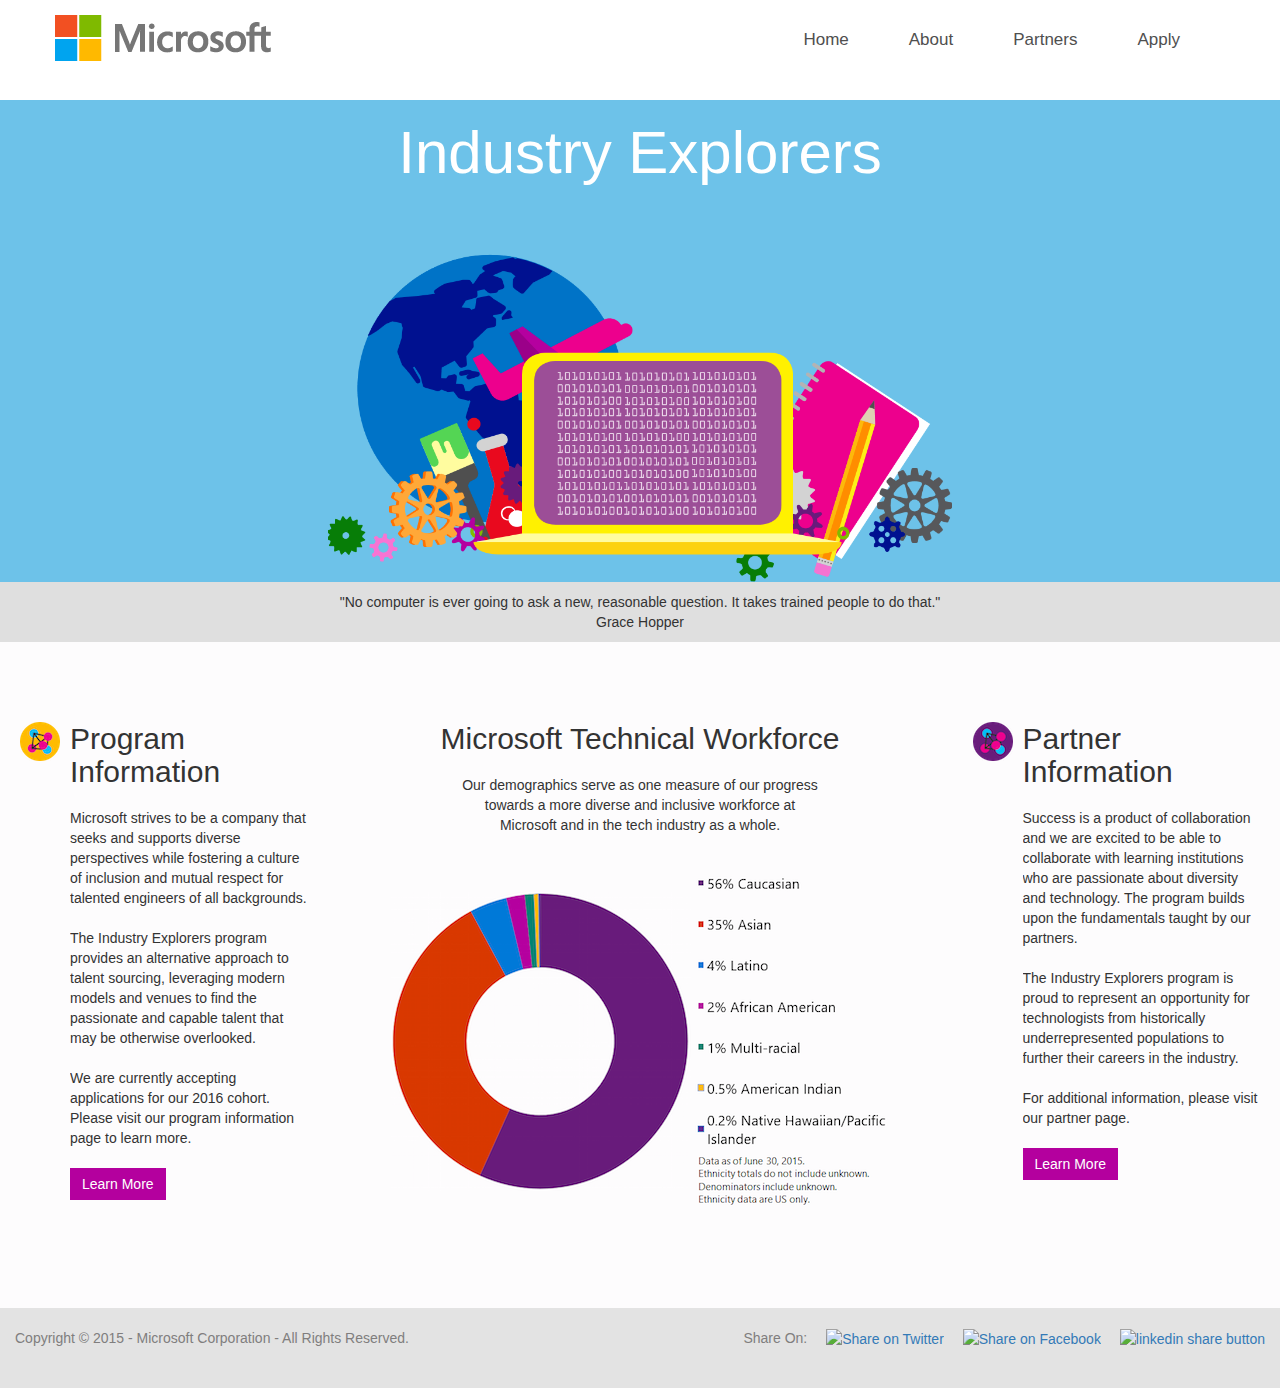
==== commit 4af28636: "Merge branch 'alignments' of https://github.com/Industry-Explorers-Graphics/IndustryExplorersSite in" ====
--- a/index.html
+++ b/index.html
@@ -104,9 +104,9 @@
                     <span class="icon-content">
                         <h2>Program Information</h2>
                         <p>
-                         Microsoft strives to be a company that seeks and supports diverse perspectives while fostering 
-                         a culture of inclusion and mutual respect for talented engineers of all backgrounds. <br><br> 
-                         The Industry Explorers program provides an alternative approach to talent sourcing, 
+                         Microsoft strives to be a company that seeks and supports diverse perspectives while fostering
+                         a culture of inclusion and mutual respect for talented engineers of all backgrounds. <br><br>
+                         The Industry Explorers program provides an alternative approach to talent sourcing,
                          leveraging modern models and venues to find the passionate and capable talent that may be otherwise overlooked.<br>
                         </p>
 		                <p>We are currently accepting applications for our 2016 cohort. Please visit our program information page to learn more.</p>
@@ -136,11 +136,11 @@
                 </span>
                 <span class="icon-content">
                     <h2>Partner Information</h2>
-                    <p>Success is a product of collaboration and we are excited to be able to collaborate with 
+                    <p>Success is a product of collaboration and we are excited to be able to collaborate with
                         learning institutions who are passionate about diversity and technology.
-                        The program builds upon the fundamentals taught by our partners.  <br><br> 
-                        The Industry Explorers program is proud to represent an opportunity for technologists 
-                        from historically underrepresented populations to further their careers in the industry.  <br><br> 
+                        The program builds upon the fundamentals taught by our partners.  <br><br>
+                        The Industry Explorers program is proud to represent an opportunity for technologists
+                        from historically underrepresented populations to further their careers in the industry.  <br><br>
                         For additional information, please visit our partner page. <br></p>
 
                         <a class="btn btn-default" href="/partners.html">Learn More</a>
@@ -157,11 +157,12 @@
         <p class="navbar-brand copyright">Copyright &copy; 2015 - Microsoft Corporation - All Rights Reserved.</p>
         <p><div id="footer-links">
             <span>Share On:</span>
-            <span><a target="_blank" class="mscom-link socialItemIcon twitter" href="https://twitter.com/share?text=Learn more about the Industry Explorers program at &url=http://industryexplorer.azurewebsites.net"><img src="https://c.s-microsoft.com/en-us/CMSImages/twitter_icon.png?version=3b7b882c-8ac4-b052-70ba-f2ff1414bfe0" class="mscom-image" alt="Share on Twitter" title="Share on Twitter" width="20" height="17"></a></span>
-            <span><a target="_blank" class="mscom-link socialItemIcon faceBook" href="https://www.facebook.com/sharer/sharer.php?u=http://industryexplorer.azurewebsites.net"><img src="https://c.s-microsoft.com/en-us/CMSImages/facebook_icon.png?version=10638df0-5377-0141-d379-24dbd886ea7f" class="mscom-image" alt="Share on Facebook" title="Share on Facebook" width="9" height="18"></a></span>
-            <span><a href="http://www.linkedin.com/shareArticle?mini=true&url=http://industryexplorer.azurewebsites.net&title=Micosoft Industry Explorers&summary=Microsoft Industry Explorers&source=My Website Name" target="_new"> <img src="https://c.s-microsoft.com/en-us/CMSImages/linkedin_icon.png?version=806a2655-ccf5-c9f1-74bc-ceed4d5839a5" class="mscom-image" alt="linkedin share button" width="17" height="17" title="Share on LinkedIn" /> </a></span>
+            <span><a target="_blank" class="mscom-link socialItemIcon twitter" href="https://twitter.com/share?text=Learn more about the Industry Explorers program at &url=www.industryexplorers.com"><img src="https://c.s-microsoft.com/en-us/CMSImages/twitter_icon.png?version=3b7b882c-8ac4-b052-70ba-f2ff1414bfe0" class="mscom-image" alt="Share on Twitter" title="Share on Twitter" width="20" height="17"></a></span>
+            <span><a target="_blank" class="mscom-link socialItemIcon faceBook" href="https://www.facebook.com/sharer/sharer.php?u=www.industryexplorers.com"><img src="https://c.s-microsoft.com/en-us/CMSImages/facebook_icon.png?version=10638df0-5377-0141-d379-24dbd886ea7f" class="mscom-image" alt="Share on Facebook" title="Share on Facebook" width="9" height="18"></a></span>
+            <span><a href="http://www.linkedin.com/shareArticle?mini=true&url=www.industryexplorers.com&title=Micosoft Industry Explorers&summary=Microsoft Industry Explorers&source=My Website Name" target="_new"> <img src="https://c.s-microsoft.com/en-us/CMSImages/linkedin_icon.png?version=806a2655-ccf5-c9f1-74bc-ceed4d5839a5" class="mscom-image" alt="linkedin share button" width="17" height="17" title="Share on LinkedIn" /> </a></span>
         </p></div>
     </footer>
+
     <!-- jQuery -->
     <script src="/scripts/libraries/jquery.js"></script>
     <!-- Add JS file so that older browsers render HTML5 properties -->
--- a/stylesheets/main.css
+++ b/stylesheets/main.css
@@ -217,6 +217,7 @@
 .copyright{
     font-size: 14px;
     color: #807e7e !important;
+    padding-top: 0px;
 }
 
 .content-wrapper {
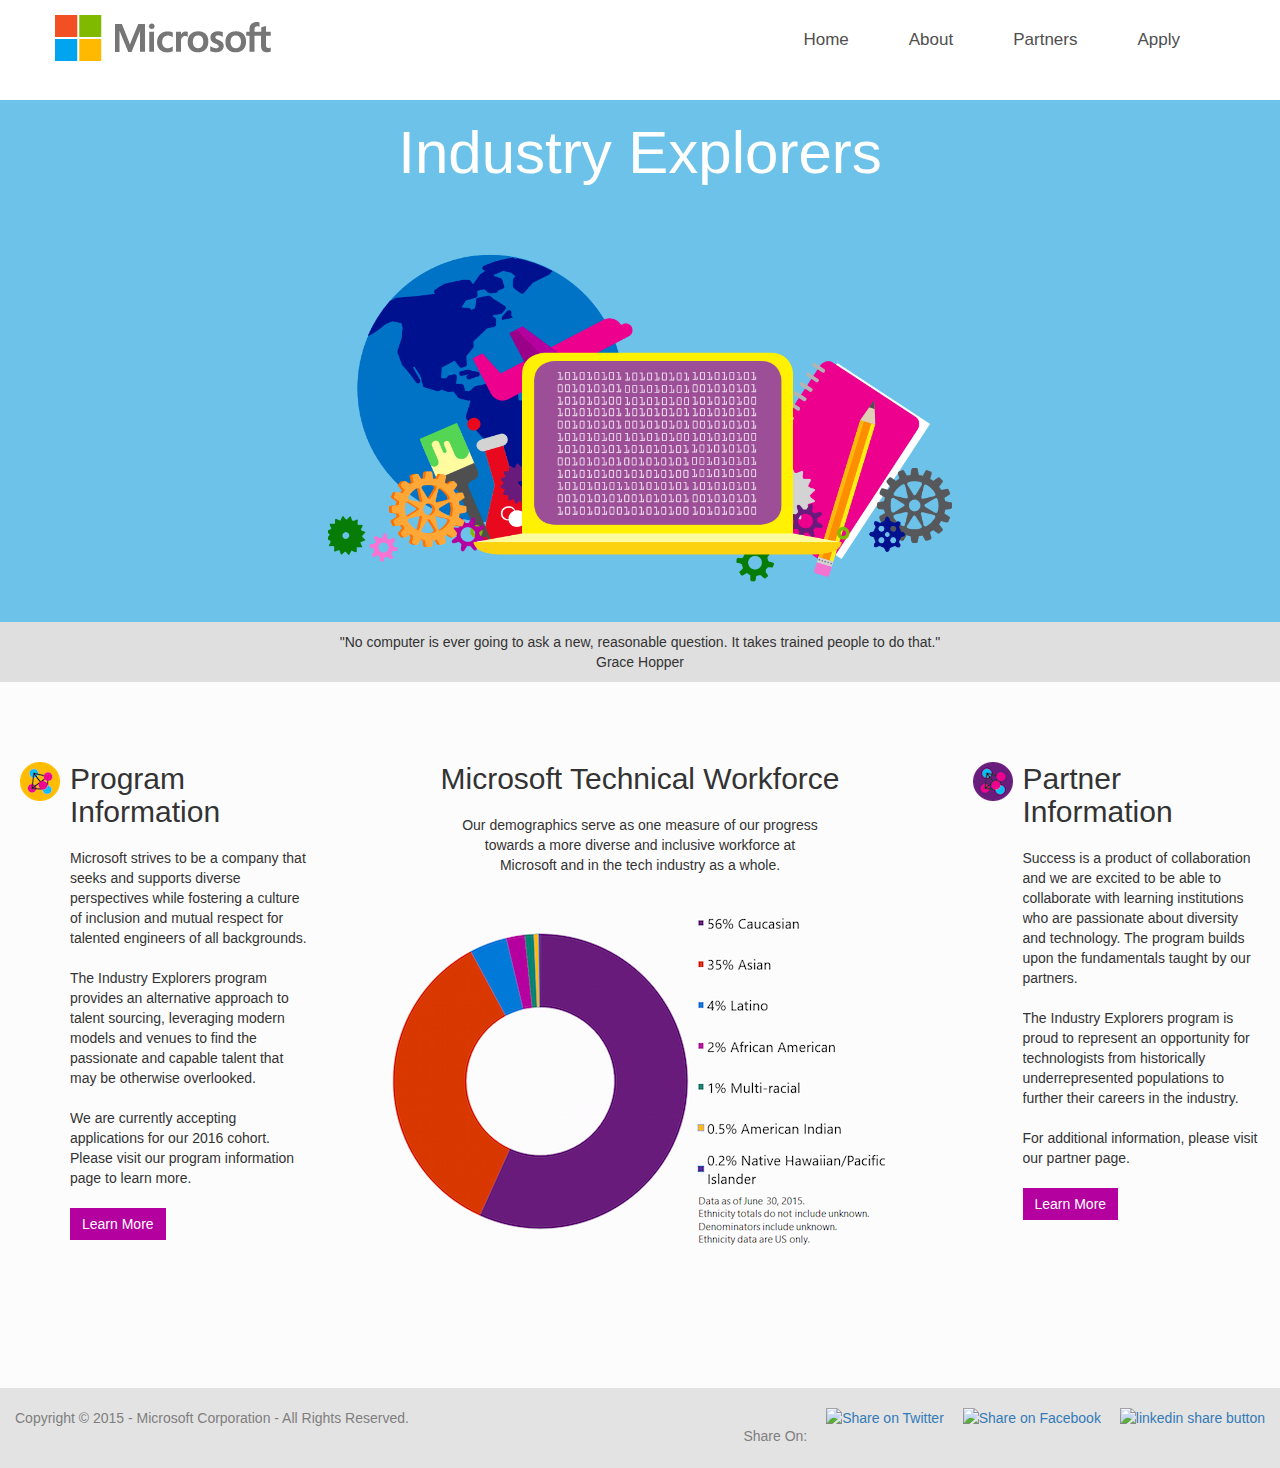
==== commit 21488ed7: "footer fixed and links to correct url" ====
--- a/index.html
+++ b/index.html
@@ -151,17 +151,16 @@
         <!-- /.container -->
     </div>
     <!-- /.row -->
-                <!-- Footer -->
-
-    <footer class="footer">
-        <p class="navbar-brand copyright">Copyright &copy; 2015 - Microsoft Corporation - All Rights Reserved.</p>
-        <p><div id="footer-links">
-            <span>Share On:</span>
-            <span><a target="_blank" class="mscom-link socialItemIcon twitter" href="https://twitter.com/share?text=Learn more about the Industry Explorers program at &url=www.industryexplorers.com"><img src="https://c.s-microsoft.com/en-us/CMSImages/twitter_icon.png?version=3b7b882c-8ac4-b052-70ba-f2ff1414bfe0" class="mscom-image" alt="Share on Twitter" title="Share on Twitter" width="20" height="17"></a></span>
-            <span><a target="_blank" class="mscom-link socialItemIcon faceBook" href="https://www.facebook.com/sharer/sharer.php?u=www.industryexplorers.com"><img src="https://c.s-microsoft.com/en-us/CMSImages/facebook_icon.png?version=10638df0-5377-0141-d379-24dbd886ea7f" class="mscom-image" alt="Share on Facebook" title="Share on Facebook" width="9" height="18"></a></span>
-            <span><a href="http://www.linkedin.com/shareArticle?mini=true&url=www.industryexplorers.com&title=Micosoft Industry Explorers&summary=Microsoft Industry Explorers&source=My Website Name" target="_new"> <img src="https://c.s-microsoft.com/en-us/CMSImages/linkedin_icon.png?version=806a2655-ccf5-c9f1-74bc-ceed4d5839a5" class="mscom-image" alt="linkedin share button" width="17" height="17" title="Share on LinkedIn" /> </a></span>
-        </p></div>
-    </footer>
+    <!-- Footer -->
+  	  <footer class="footer">
+  	    <p class="navbar-brand copyright">Copyright &copy; 2015 - Microsoft Corporation - All Rights Reserved.</p>
+  	    <p><div id="footer-links">
+  	      <span>Share On:</span>
+  	      <span><a target="_blank" class="mscom-link socialItemIcon twitter" href="https://twitter.com/share?text=Learn more about the Industry Explorers program at &url=http://www.industryexplorers.com"><img src="https://c.s-microsoft.com/en-us/CMSImages/twitter_icon.png?version=3b7b882c-8ac4-b052-70ba-f2ff1414bfe0" class="mscom-image" alt="Share on Twitter" title="Share on Twitter" width="20" height="17"></a></span>
+  	     <span><a target="_blank" class="mscom-link socialItemIcon faceBook" href="https://www.facebook.com/sharer/sharer.php?u=http://www.industryexplorers.com"><img src="https://c.s-microsoft.com/en-us/CMSImages/facebook_icon.png?version=10638df0-5377-0141-d379-24dbd886ea7f" class="mscom-image" alt="Share on Facebook" title="Share on Facebook" width="9" height="18"></a></span>
+  	    <span><a href="http://www.linkedin.com/shareArticle?mini=true&url=http://www.industryexplorers.com&title=Micosoft Industry Explorers&summary=Microsoft Industry Explorers&source=My Website Name" target="_new"> <img src="https://c.s-microsoft.com/en-us/CMSImages/linkedin_icon.png?version=806a2655-ccf5-c9f1-74bc-ceed4d5839a5" class="mscom-image" alt="linkedin share button" width="17" height="17" title="Share on LinkedIn" /> </a></span>
+  </p></div>
+  		  </footer>
 
     <!-- jQuery -->
     <script src="/scripts/libraries/jquery.js"></script>
--- a/stylesheets/main.css
+++ b/stylesheets/main.css
@@ -291,3 +291,6 @@
   box-shadow: 0 15px 20px rgba(119, 119, 119, 0.7);
 }
 
+#thanks p, img, a {
+  padding-bottom: 40px;
+}
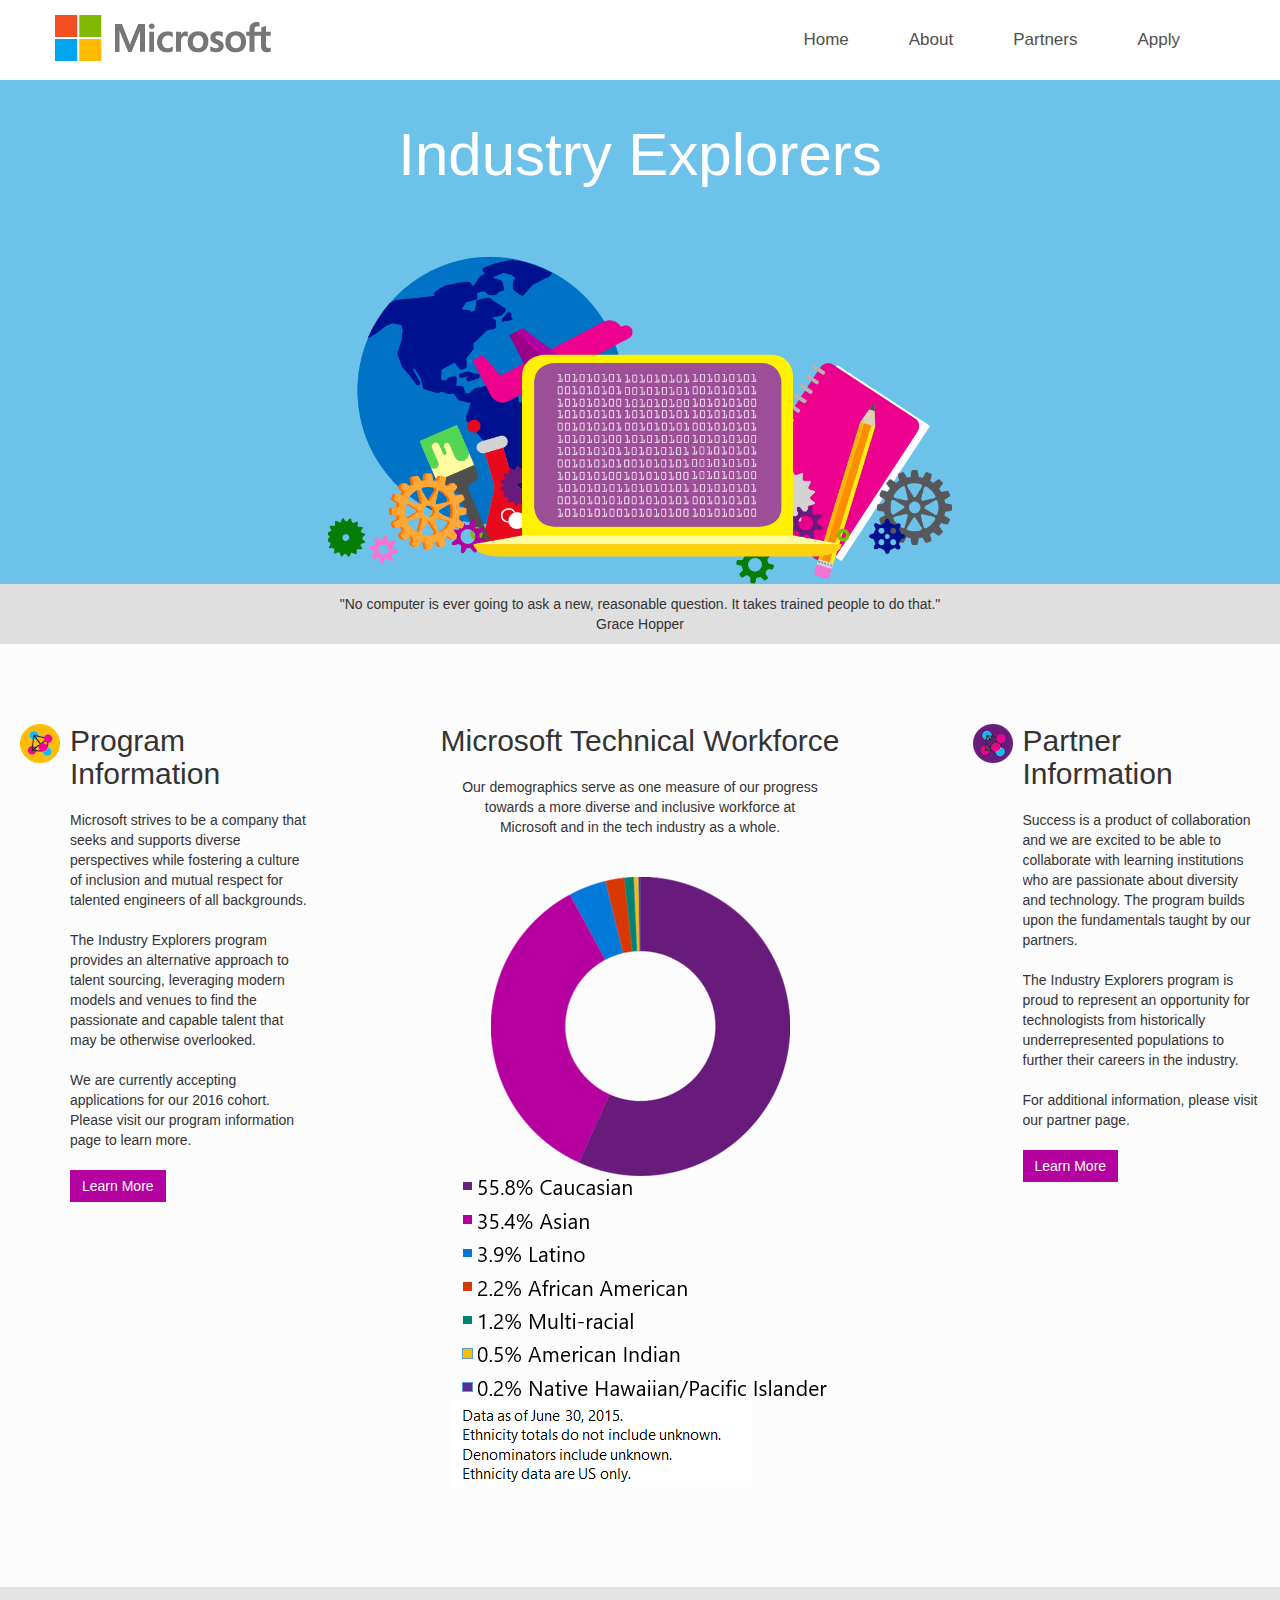
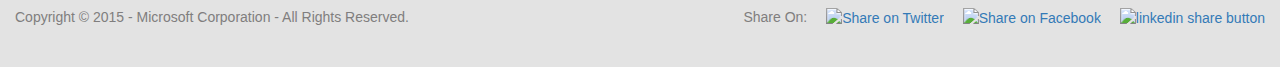
==== commit 60f0de12: "changes spacing on index title, revitalizes footer links, creates content spacing on thanks.html and" ====
--- a/index.html
+++ b/index.html
@@ -123,8 +123,8 @@
 		                towards a more diverse and inclusive workforce at
 		                Microsoft and in the tech industry as a whole.</p>
                     <div id="stats-wrapper">
-                        <span><img src="/resources/race-stats-inclusive2.png" alt="58% caucasian,4% latino,2% black,1% Multi-racial 0.5% American Indian"></img></span>
-                        <span><img src="/resources/race-stats-inclusive1.png"</img></span>
+                        <span><img src="/resources/stats_burst_v11_10_2015.resized.png" alt="58% caucasian,4% latino,2% black,1% Multi-racial 0.5% American Indian"></img></span>
+                        <span><img src="/resources/stats_legend_v11_10_2015.png"</img></span>
                     </div>
                     <!-- /#stats-wrapper -->
                 </span>
@@ -151,16 +151,17 @@
         <!-- /.container -->
     </div>
     <!-- /.row -->
-    <!-- Footer -->
-  	  <footer class="footer">
-  	    <p class="navbar-brand copyright">Copyright &copy; 2015 - Microsoft Corporation - All Rights Reserved.</p>
-  	    <p><div id="footer-links">
-  	      <span>Share On:</span>
-  	      <span><a target="_blank" class="mscom-link socialItemIcon twitter" href="https://twitter.com/share?text=Learn more about the Industry Explorers program at &url=http://www.industryexplorers.com"><img src="https://c.s-microsoft.com/en-us/CMSImages/twitter_icon.png?version=3b7b882c-8ac4-b052-70ba-f2ff1414bfe0" class="mscom-image" alt="Share on Twitter" title="Share on Twitter" width="20" height="17"></a></span>
-  	     <span><a target="_blank" class="mscom-link socialItemIcon faceBook" href="https://www.facebook.com/sharer/sharer.php?u=http://www.industryexplorers.com"><img src="https://c.s-microsoft.com/en-us/CMSImages/facebook_icon.png?version=10638df0-5377-0141-d379-24dbd886ea7f" class="mscom-image" alt="Share on Facebook" title="Share on Facebook" width="9" height="18"></a></span>
-  	    <span><a href="http://www.linkedin.com/shareArticle?mini=true&url=http://www.industryexplorers.com&title=Micosoft Industry Explorers&summary=Microsoft Industry Explorers&source=My Website Name" target="_new"> <img src="https://c.s-microsoft.com/en-us/CMSImages/linkedin_icon.png?version=806a2655-ccf5-c9f1-74bc-ceed4d5839a5" class="mscom-image" alt="linkedin share button" width="17" height="17" title="Share on LinkedIn" /> </a></span>
-  </p></div>
-  		  </footer>
+                <!-- Footer -->
+
+    <footer class="footer">
+        <p class="navbar-brand copyright">Copyright &copy; 2015 - Microsoft Corporation - All Rights Reserved.</p>
+        <p><div id="footer-links">
+            <span>Share On:</span>
+            <span><a target="_blank" class="mscom-link socialItemIcon twitter" href="https://twitter.com/share?text=Learn more about the Industry Explorers program at &url=www.industryexplorers.com"><img src="https://c.s-microsoft.com/en-us/CMSImages/twitter_icon.png?version=3b7b882c-8ac4-b052-70ba-f2ff1414bfe0" class="mscom-image" alt="Share on Twitter" title="Share on Twitter" width="20" height="17"></a></span>
+            <span><a target="_blank" class="mscom-link socialItemIcon faceBook" href="https://www.facebook.com/sharer/sharer.php?u=www.industryexplorers.com"><img src="https://c.s-microsoft.com/en-us/CMSImages/facebook_icon.png?version=10638df0-5377-0141-d379-24dbd886ea7f" class="mscom-image" alt="Share on Facebook" title="Share on Facebook" width="9" height="18"></a></span>
+            <span><a href="http://www.linkedin.com/shareArticle?mini=true&url=www.industryexplorers.com&title=Micosoft Industry Explorers&summary=Microsoft Industry Explorers&source=My Website Name" target="_new"> <img src="https://c.s-microsoft.com/en-us/CMSImages/linkedin_icon.png?version=806a2655-ccf5-c9f1-74bc-ceed4d5839a5" class="mscom-image" alt="linkedin share button" width="17" height="17" title="Share on LinkedIn" /> </a></span>
+        </p></div>
+    </footer>
 
     <!-- jQuery -->
     <script src="/scripts/libraries/jquery.js"></script>
--- a/stylesheets/main.css
+++ b/stylesheets/main.css
@@ -5,10 +5,10 @@
 #body {
     background-color: #e3e3e3;
     height: 100%;
+    padding: 50px 0 0 0;
 }
 
 .navbar {
-    height: 100px;
     margin: 0;
     background-color: white;
     color: white;
@@ -58,6 +58,7 @@
     color: white;
     font-size: 60px;
     font-weight: 300px !important;
+    padding-top: 4%;
 }
 
 #title {
@@ -87,7 +88,7 @@
 .index-wrapper {
     background-color: rgb(253, 252, 253);
     width: auto;
-    padding: 60px 20px 60px 20px;
+    padding: 60px 20px 80px 20px;
 }
 
 .icon-img {
@@ -99,10 +100,11 @@
 }
 
 .icon-content {
-    padding: 20px 0 40px 0;
+    padding: 20px 0 20px 0;
     display: block;
     margin: 0;
     overflow: auto;
+    min-height: 100%;
 }
 
 .icon-content p {
@@ -118,7 +120,6 @@
     width: 100%;
     margin-right: auto;
     margin-left: auto;
-    overflow: auto;
     padding-top: 20px;
 }
 
@@ -223,7 +224,8 @@
 .content-wrapper {
     min-height: 100%;
     min-width: 100%;
-    padding: 80px 15% 200px;
+    padding: 80px 15% 200px 15%;
+    overflow: auto;
     background-color: rgb(253, 252, 253)
 }
 
@@ -237,7 +239,7 @@
     background-color: #e3e3e3;
     color: #807e7e;
     position: relative;
-    margin: -80px 0 0 0;
+    margin: 0;
     height: 80px;
     padding-top: 20px;
     width: 100%;
@@ -255,12 +257,6 @@
 
 #footer-links span {
     padding-right: 15px;
-}
-
-.sticker-wrapper {
-    position: relative;
-    top: -5px;
-    z-index: 99;
 }
 
 #FormDiv {
@@ -291,6 +287,15 @@
   box-shadow: 0 15px 20px rgba(119, 119, 119, 0.7);
 }
 
-#thanks p, img, a {
-  padding-bottom: 40px;
-}
+.thanks {
+  min-height: 600px;
+  padding: 10% 0 20% 0;
+}
+
+.thanks p {
+    padding: 20px 0 40px;
+}
+
+.thanks h3 {
+    padding-bottom: 40px;
+}
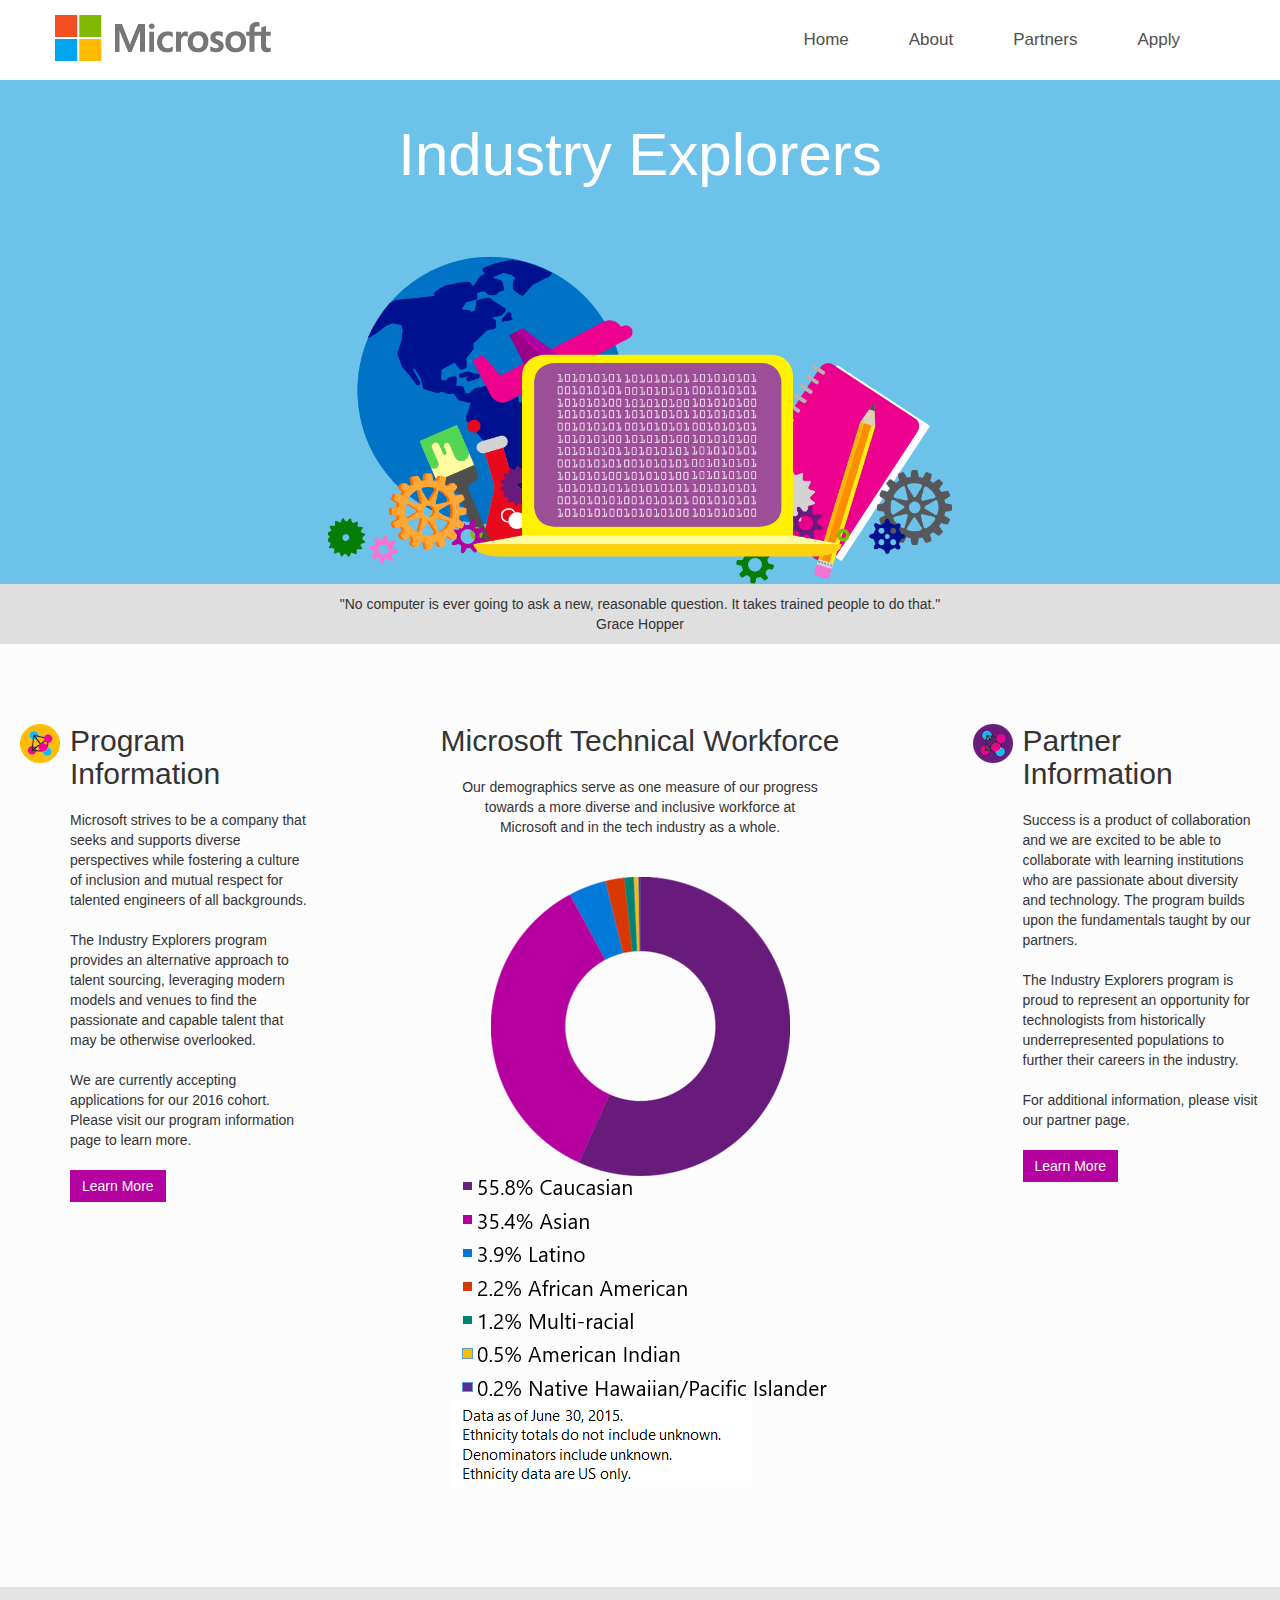
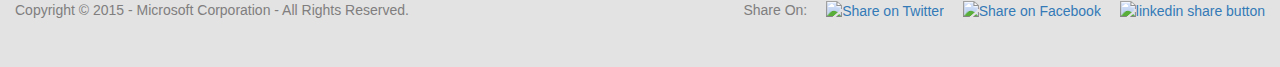
==== commit 287ec042: "Merge branch 'master' of https://github.com/Industry-Explorers-Graphics/IndustryExplorersSite" ====
--- a/index.html
+++ b/index.html
@@ -64,7 +64,7 @@
                         <a href="/partners.html">Partners</a>
                     </li>
                     <li>
-                        <a href="/application.html">Apply</a>
+                        <a href="/apply.html">Apply</a>
                     </li>
                 </ul>
             </div>
@@ -151,17 +151,16 @@
         <!-- /.container -->
     </div>
     <!-- /.row -->
-                <!-- Footer -->
-
-    <footer class="footer">
-        <p class="navbar-brand copyright">Copyright &copy; 2015 - Microsoft Corporation - All Rights Reserved.</p>
-        <p><div id="footer-links">
-            <span>Share On:</span>
-            <span><a target="_blank" class="mscom-link socialItemIcon twitter" href="https://twitter.com/share?text=Learn more about the Industry Explorers program at &url=www.industryexplorers.com"><img src="https://c.s-microsoft.com/en-us/CMSImages/twitter_icon.png?version=3b7b882c-8ac4-b052-70ba-f2ff1414bfe0" class="mscom-image" alt="Share on Twitter" title="Share on Twitter" width="20" height="17"></a></span>
-            <span><a target="_blank" class="mscom-link socialItemIcon faceBook" href="https://www.facebook.com/sharer/sharer.php?u=www.industryexplorers.com"><img src="https://c.s-microsoft.com/en-us/CMSImages/facebook_icon.png?version=10638df0-5377-0141-d379-24dbd886ea7f" class="mscom-image" alt="Share on Facebook" title="Share on Facebook" width="9" height="18"></a></span>
-            <span><a href="http://www.linkedin.com/shareArticle?mini=true&url=www.industryexplorers.com&title=Micosoft Industry Explorers&summary=Microsoft Industry Explorers&source=My Website Name" target="_new"> <img src="https://c.s-microsoft.com/en-us/CMSImages/linkedin_icon.png?version=806a2655-ccf5-c9f1-74bc-ceed4d5839a5" class="mscom-image" alt="linkedin share button" width="17" height="17" title="Share on LinkedIn" /> </a></span>
-        </p></div>
-    </footer>
+    <!-- Footer -->
+  	  <footer class="footer">
+  	    <p class="navbar-brand copyright">Copyright &copy; 2015 - Microsoft Corporation - All Rights Reserved.</p>
+  	    <p><div id="footer-links">
+  	      <span>Share On:</span>
+  	      <span><a target="_blank" class="mscom-link socialItemIcon twitter" href="https://twitter.com/share?text=Learn more about the Industry Explorers program at &url=http://www.industryexplorers.com"><img src="https://c.s-microsoft.com/en-us/CMSImages/twitter_icon.png?version=3b7b882c-8ac4-b052-70ba-f2ff1414bfe0" class="mscom-image" alt="Share on Twitter" title="Share on Twitter" width="20" height="17"></a></span>
+  	     <span><a target="_blank" class="mscom-link socialItemIcon faceBook" href="https://www.facebook.com/sharer/sharer.php?u=http://www.industryexplorers.com"><img src="https://c.s-microsoft.com/en-us/CMSImages/facebook_icon.png?version=10638df0-5377-0141-d379-24dbd886ea7f" class="mscom-image" alt="Share on Facebook" title="Share on Facebook" width="9" height="18"></a></span>
+  	    <span><a href="http://www.linkedin.com/shareArticle?mini=true&url=http://www.industryexplorers.com&title=Micosoft Industry Explorers&summary=Microsoft Industry Explorers&source=My Website Name" target="_new"> <img src="https://c.s-microsoft.com/en-us/CMSImages/linkedin_icon.png?version=806a2655-ccf5-c9f1-74bc-ceed4d5839a5" class="mscom-image" alt="linkedin share button" width="17" height="17" title="Share on LinkedIn" /> </a></span>
+  </p></div>
+  		  </footer>
 
     <!-- jQuery -->
     <script src="/scripts/libraries/jquery.js"></script>
--- a/stylesheets/main.css
+++ b/stylesheets/main.css
@@ -241,7 +241,7 @@
     position: relative;
     margin: 0;
     height: 80px;
-    padding-top: 20px;
+    padding-top: 1%;
     width: 100%;
     overflow: hidden;
 }
@@ -287,6 +287,7 @@
   box-shadow: 0 15px 20px rgba(119, 119, 119, 0.7);
 }
 
+
 .thanks {
   min-height: 600px;
   padding: 10% 0 20% 0;
@@ -298,4 +299,8 @@
 
 .thanks h3 {
     padding-bottom: 40px;
-}
+}
+
+#thanks  img {
+  padding-bottom: 40px;
+}
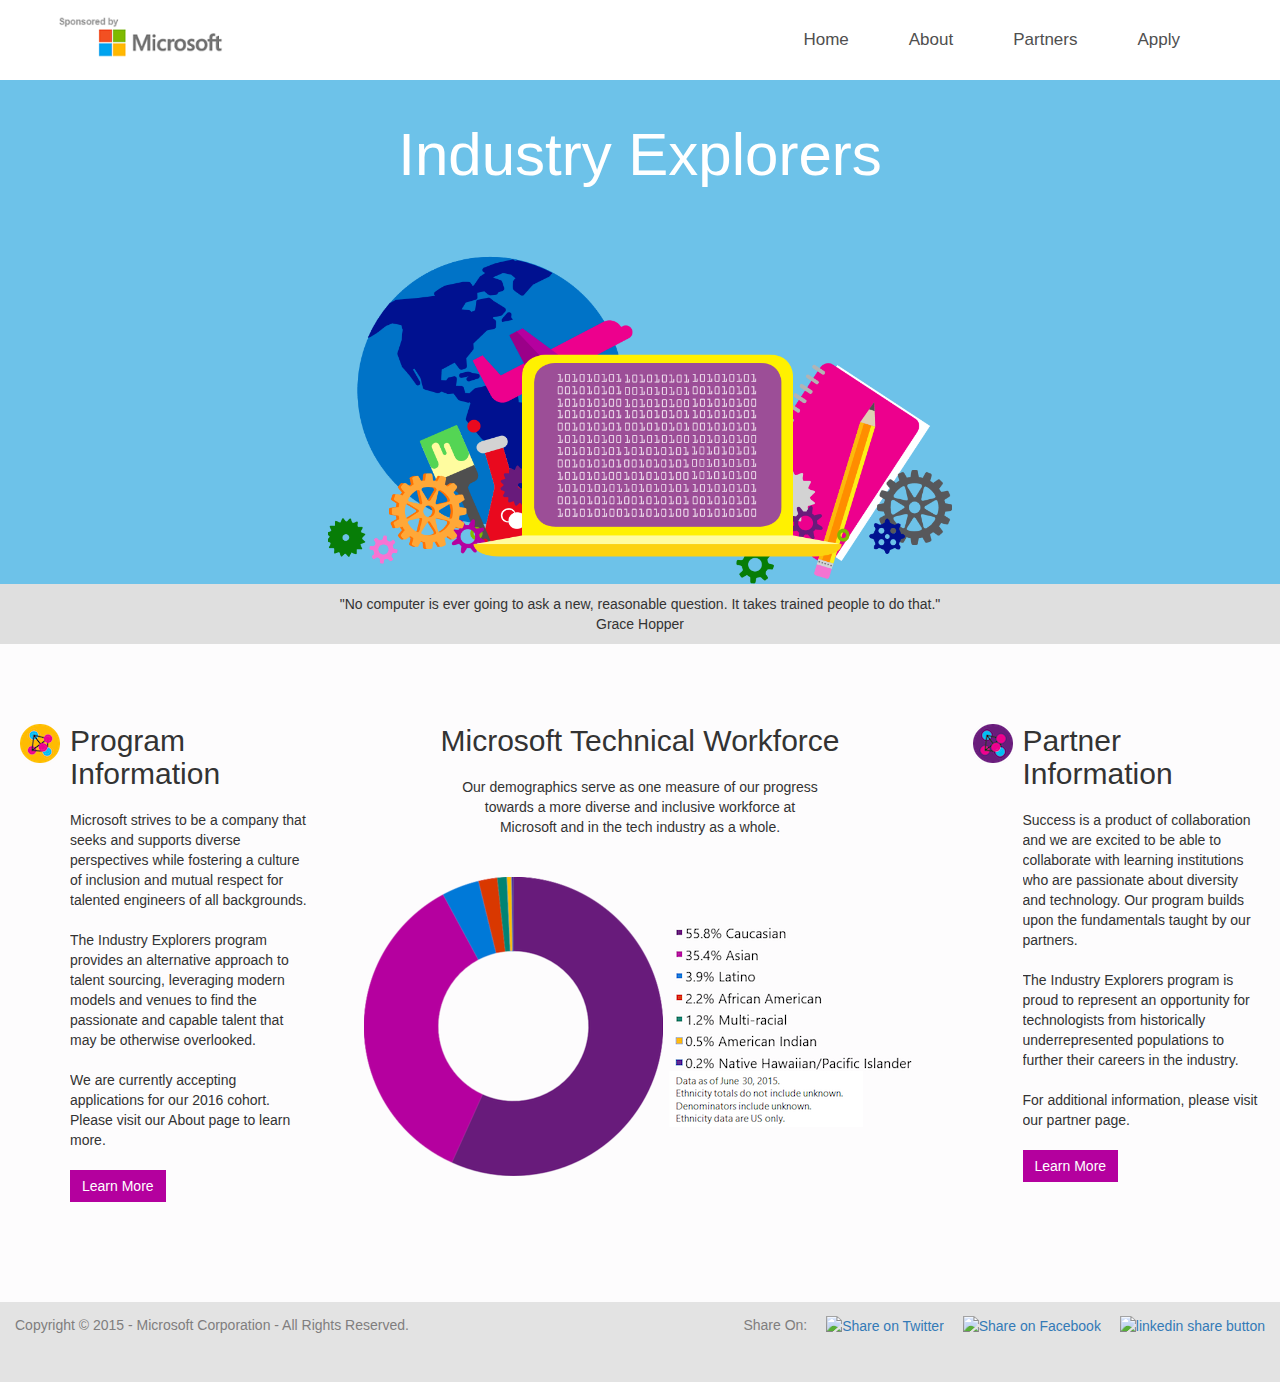
==== commit b15a5a31: "Merge pull request #2 from IExplorers/updates" ====
--- a/index.html
+++ b/index.html
@@ -48,7 +48,7 @@
                     <span class="icon-bar"></span>
                 </button>
                 <a class="navbar-brand" href="http://www.microsoft.com">
-                    <img src="/resources/microsoft.png" alt="Microsoft Logo">
+                    <img src="/resources/microsoft.png" alt="Microsoft Logo" style="height: 2.5em;">
                 </a>
             </div>
             <!-- Collect the nav links, forms, and other content for toggling -->
@@ -109,7 +109,7 @@
                          The Industry Explorers program provides an alternative approach to talent sourcing,
                          leveraging modern models and venues to find the passionate and capable talent that may be otherwise overlooked.<br>
                         </p>
-		                <p>We are currently accepting applications for our 2016 cohort. Please visit our program information page to learn more.</p>
+		                <p>We are currently accepting applications for our 2016 cohort. Please visit our About page to learn more.</p>
 
                         <a class="btn btn-default" href="/about.html">Learn More</a>
                     </span>
@@ -138,7 +138,7 @@
                     <h2>Partner Information</h2>
                     <p>Success is a product of collaboration and we are excited to be able to collaborate with
                         learning institutions who are passionate about diversity and technology.
-                        The program builds upon the fundamentals taught by our partners.  <br><br>
+                        Our program builds upon the fundamentals taught by our partners.  <br><br>
                         The Industry Explorers program is proud to represent an opportunity for technologists
                         from historically underrepresented populations to further their careers in the industry.  <br><br>
                         For additional information, please visit our partner page. <br></p>
--- a/stylesheets/main.css
+++ b/stylesheets/main.css
@@ -1,306 +1,315 @@
-html *{
-    font-family: 'Segoe', sans-serif !important;
-}
-
-#body {
-    background-color: #e3e3e3;
-    height: 100%;
-    padding: 50px 0 0 0;
-}
-
-.navbar {
-    margin: 0;
-    background-color: white;
-    color: white;
-    border: none;
-}
-
-.navbar .nav li a {
-    color: #4f4f4f;
-}
-
-.navbar .nav li a:hover {
-    color: #B4009E;
-}
-
-.navbar-inverse .navbar-toggle .icon-bar {
-   background-color: #4f4f4f;
-}
-
-.navbar-collapse .navbar .nav li a {
-    color: white;
-}
-
-p {
-    font-size: 14px;
-}
-
-.col-centered {
-    display: block;
-    margin-left: auto;
-    margin-right: auto;
-}
-
-.container-fluid {
-    background-color: rgb(109, 194, 233);
-    margin-left: -15px;
-    margin-right: -15px;
-    padding: 0;
-}
-
-#index-heading {
-    width: 100%;
-    padding: 0;
-    margin: 0;
-}
-
-#index-heading h1 {
-    color: white;
-    font-size: 60px;
-    font-weight: 300px !important;
-    padding-top: 4%;
-}
-
-#title {
-    margin-bottom: 5%;
-}
-
-#illustration img {
-    width: 100%;
-    margin-left: auto;
-    margin-right: auto;
-}
-
-ul.nav.navbar-nav {
-    float: right;
-}
-
-#index-well {
-    background-color: rgb(223,223,223);
-    padding-top: 10px;
-    padding-bottom: 10px;
-}
-
-#index-well, p {
-    margin: 0;
-}
-
-.index-wrapper {
-    background-color: rgb(253, 252, 253);
-    width: auto;
-    padding: 60px 20px 80px 20px;
-}
-
-.icon-img {
-    float: left;
-    padding-top: 20px;
-    padding-right: 10px;
-    clear: both;
-    margin:0;
-}
-
-.icon-content {
-    padding: 20px 0 20px 0;
-    display: block;
-    margin: 0;
-    overflow: auto;
-    min-height: 100%;
-}
-
-.icon-content p {
-    margin: 20px 0 20px 0;
-}
-
-#stats p {
-    padding: 0 20%;
-}
-
-#stats-wrapper {
-    height: 100%;
-    width: 100%;
-    margin-right: auto;
-    margin-left: auto;
-    padding-top: 20px;
-}
-
-.icon-content h2 {
-    margin-top: 0px;
-}
-
-.btn-default {
-    color: #FFFFFF;
-    background-color: #B4009E;
-    border: 0px;
-    border-radius: 0px;
-}
-
-.btn-default:hover {
-    border: none;
-    background-color: #B4009E;
-    color: #FFFFFF;
-}
-
-.well {
-    border: none;
-    border-radius: 0px;
-    background-color: #EEEEEE;
-}
-
-.icon-content h2 {
-    margin-top: 0px;
-}
-
-
-ul.nav.navbar-nav {
-    float: right;
-}
-
-.navbar-nav > li {
-  padding-left:15px;
-  padding-right:15px;
-  position: relative;
-  font-size: 17px;
-}
-
-.navbar-nav > li#share {
-  padding-top:16px;
-}
-
-blockquote {
-    border-style:none;
-}
-
-blockquote p {
-font-size: 1.11em;
-margin: 0.25em 0;
-padding: 0.25em 20px;
-position: relative;
-color: #505050;
-}
-
-blockquote p::before {
-content: "\201C";
-position: absolute;
-left: -10px;
-top: -10px;
-}
-
-blockquote p::after {
-content: "\201D";
-}
-
-blockquote p::before, blockquote p::after {
-    font-size:4em;
-    line-height:1;
-    position:absolute;
-    color: lightgray;
-}
-
-blockquote cite {
-    color:  #737373 ;
-    font-size: 14px;
-    display: block;
-    text-transform:uppercase;
-    margin-top: 5px;
-}
-
-.meetPartnerBorder {
-    background-color:#e3e3e3;
-    border:1px solid #e3e3e3;
-}
-
-.h2Top {
-    margin-top:0px;
-    margin-bottom:20px;
-    color:#337ab7;
-}
-
-.copyright{
-    font-size: 14px;
-    color: #807e7e !important;
-    padding-top: 0px;
-}
-
-.content-wrapper {
-    min-height: 100%;
-    min-width: 100%;
-    padding: 80px 15% 200px 15%;
-    overflow: auto;
-    background-color: rgb(253, 252, 253)
-}
-
-#footer-wrapper {
-    min-height: 100%;
-    margin: 0;
-    width: 100%;
-}
-
-.footer {
-    background-color: #e3e3e3;
-    color: #807e7e;
-    position: relative;
-    margin: 0;
-    height: 80px;
-    padding-top: 1%;
-    width: 100%;
-    overflow: hidden;
-}
-
-#about-foot {
-    padding-left: 15px;
-    padding-right: 15px;
-}
-
-#footer-links {
-    float: right;
-}
-
-#footer-links span {
-    padding-right: 15px;
-}
-
-#FormDiv {
-    padding: 20px 20% 40px 20%;
-}
-
-#FormDiv h2 {
-    padding: 20px;
-}
-
-.form-group .control-label::after {
-  content:"*";
-  color:red;
-}
-
-.form-group .control-label-bigger {
-    font-size:21px;
-    padding-top: 20px;
-}
-
-.shadow {
-  background:#E3E3E3;
-  display: block;
-  position: relative;
-  z-index: 1;
-  -webkit-box-shadow: 0 15px 20px rgba(119, 119, 119, 0.7);
-  -moz-box-shadow: 0 15px 20px rgba(119, 119, 119, 0.7);
-  box-shadow: 0 15px 20px rgba(119, 119, 119, 0.7);
-}
-
-
-.thanks {
-  min-height: 600px;
-  padding: 10% 0 20% 0;
-}
-
-.thanks p {
-    padding: 20px 0 40px;
-}
-
-.thanks h3 {
-    padding-bottom: 40px;
-}
-
-#thanks  img {
-  padding-bottom: 40px;
-}
+html *{+  font-family: 'Segoe', sans-serif !important;+}++#body {+  background-color: #e3e3e3;+  height: 100%;+  padding: 50px 0 0 0;+}++.navbar {+  margin: 0;+  background-color: white;+  color: white;+  border: none;+}++.navbar .nav li a {+  color: #4f4f4f;+}++.navbar .nav li a:hover {+  color: #B4009E;+}++.navbar-inverse .navbar-toggle .icon-bar {+  background-color: #4f4f4f;+}++.navbar-collapse .navbar .nav li a {+  color: white;+}++p {+  font-size: 14px;+}++.col-centered {+  display: block;+  margin-left: auto;+  margin-right: auto;+}++.container-fluid {+  background-color: rgb(109, 194, 233);+  margin-left: -15px;+  margin-right: -15px;+  padding: 0;+}++#index-heading {+  width: 100%;+  padding: 0;+  margin: 0;+}++#index-heading h1 {+  color: white;+  font-size: 60px;+  font-weight: 300px !important;+  padding-top: 4%;+}++#title {+  margin-bottom: 5%;+}++#illustration img {+  width: 100%;+  margin-left: auto;+  margin-right: auto;+}++ul.nav.navbar-nav {+  float: right;+}++#index-well {+  background-color: rgb(223,223,223);+  padding-top: 10px;+  padding-bottom: 10px;+}++#index-well, p {+  margin: 0;+}++.index-wrapper {+  background-color: rgb(253, 252, 253);+  width: auto;+  padding: 60px 20px 80px 20px;+}++.icon-img {+  float: left;+  padding-top: 20px;+  padding-right: 10px;+  clear: both;+  margin:0;+}++.icon-content {+  padding: 20px 0 20px 0;+  display: block;+  margin: 0;+  overflow: auto;+  min-height: 100%;+}++.icon-content p {+  margin: 20px 0 20px 0;+}++#stats p {+  padding: 0 20%;+}++#stats-wrapper {+  height: 100%;+  width: 100%;+  margin-right: auto;+  margin-left: auto;+  padding-top: 20px;+}++.icon-content h2 {+  margin-top: 0px;+}++.btn-default {+  color: #FFFFFF;+  background-color: #B4009E;+  border: 0px;+  border-radius: 0px;+}++.btn-default:hover {+  border: none;+  background-color: #B4009E;+  color: #FFFFFF;+}++.well {+  border: none;+  border-radius: 0px;+  background-color: #EEEEEE;+}++.icon-content h2 {+  margin-top: 0px;+}+++ul.nav.navbar-nav {+  float: right;+}++.navbar-nav > li {+  padding-left:15px;+  padding-right:15px;+  position: relative;+  font-size: 17px;+}++.navbar-nav > li#share {+  padding-top:16px;+}++blockquote {+  border-style:none;+}++blockquote p {+  font-size: 1.11em;+  margin: 0.25em 0;+  padding: 0.25em 20px;+  position: relative;+  color: #505050;+}++blockquote p::before {+  content: "\201C";+  position: absolute;+  left: -10px;+  top: -10px;+}++blockquote p::after {+  content: "\201D";+}++blockquote p::before, blockquote p::after {+  font-size:4em;+  line-height:1;+  position:absolute;+  color: lightgray;+}++blockquote cite {+  color:  #737373 ;+  font-size: 14px;+  display: block;+  text-transform:uppercase;+  margin-top: 5px;+}++.meetPartnerBorder {+  background-color:#e3e3e3;+  border:1px solid #e3e3e3;+}++.h2Top {+  margin-top:0px;+  margin-bottom:20px;+  color:#337ab7;+}++.copyright{+  font-size: 14px;+  color: #807e7e !important;+  padding-top: 0px;+}++.content-wrapper {+  min-height: 100%;+  min-width: 100%;+  padding: 80px 15% 200px 15%;+  overflow: hidden;+  background-color: rgb(253, 252, 253)+}++#footer-wrapper {+  min-height: 100%;+  margin: 0;+  width: 100%;+}++.footer {+  background-color: #e3e3e3;+  color: #807e7e;+  position: relative;+  margin: 0;+  height: 80px;+  padding-top: 1%;+  width: 100%;+  overflow: hidden;+}++#about-foot {+  padding-left: 15px;+  padding-right: 15px;+}++#footer-links {+  float: right;+}++#footer-links span {+  padding-right: 15px;+}++.app-wrapper {+  min-height: 100%;+  min-width: 100%;+  padding: 80px 5%;+  overflow: auto;+  background-color: rgb(253, 252, 253);+}++#FormDiv {+  padding: 20px 20% 40px 20%;+  background-color: rgb(241, 241, 241);+}++.form-group .control-label {+  text-align: left;+}++.form-group .control-label::after {+  content:"*";+  color:red;+}++.form-group .control-label-bigger {+  font-size:21px;+  padding-top: 20px;+}++.shadow {+  background:#E3E3E3;+  display: block;+  position: relative;+  z-index: 1;+  -webkit-box-shadow: 0 15px 20px rgba(119, 119, 119, 0.7);+  -moz-box-shadow: 0 15px 20px rgba(119, 119, 119, 0.7);+  box-shadow: 0 15px 20px rgba(119, 119, 119, 0.7);+}+++.thanks {+  min-height: 600px;+  padding: 10% 0 20% 0;+}++.thanks p {+  padding: 20px 0 40px;+}++.thanks h3 {+  padding-bottom: 40px;+}++#thanks  img {+  padding-bottom: 40px;+}